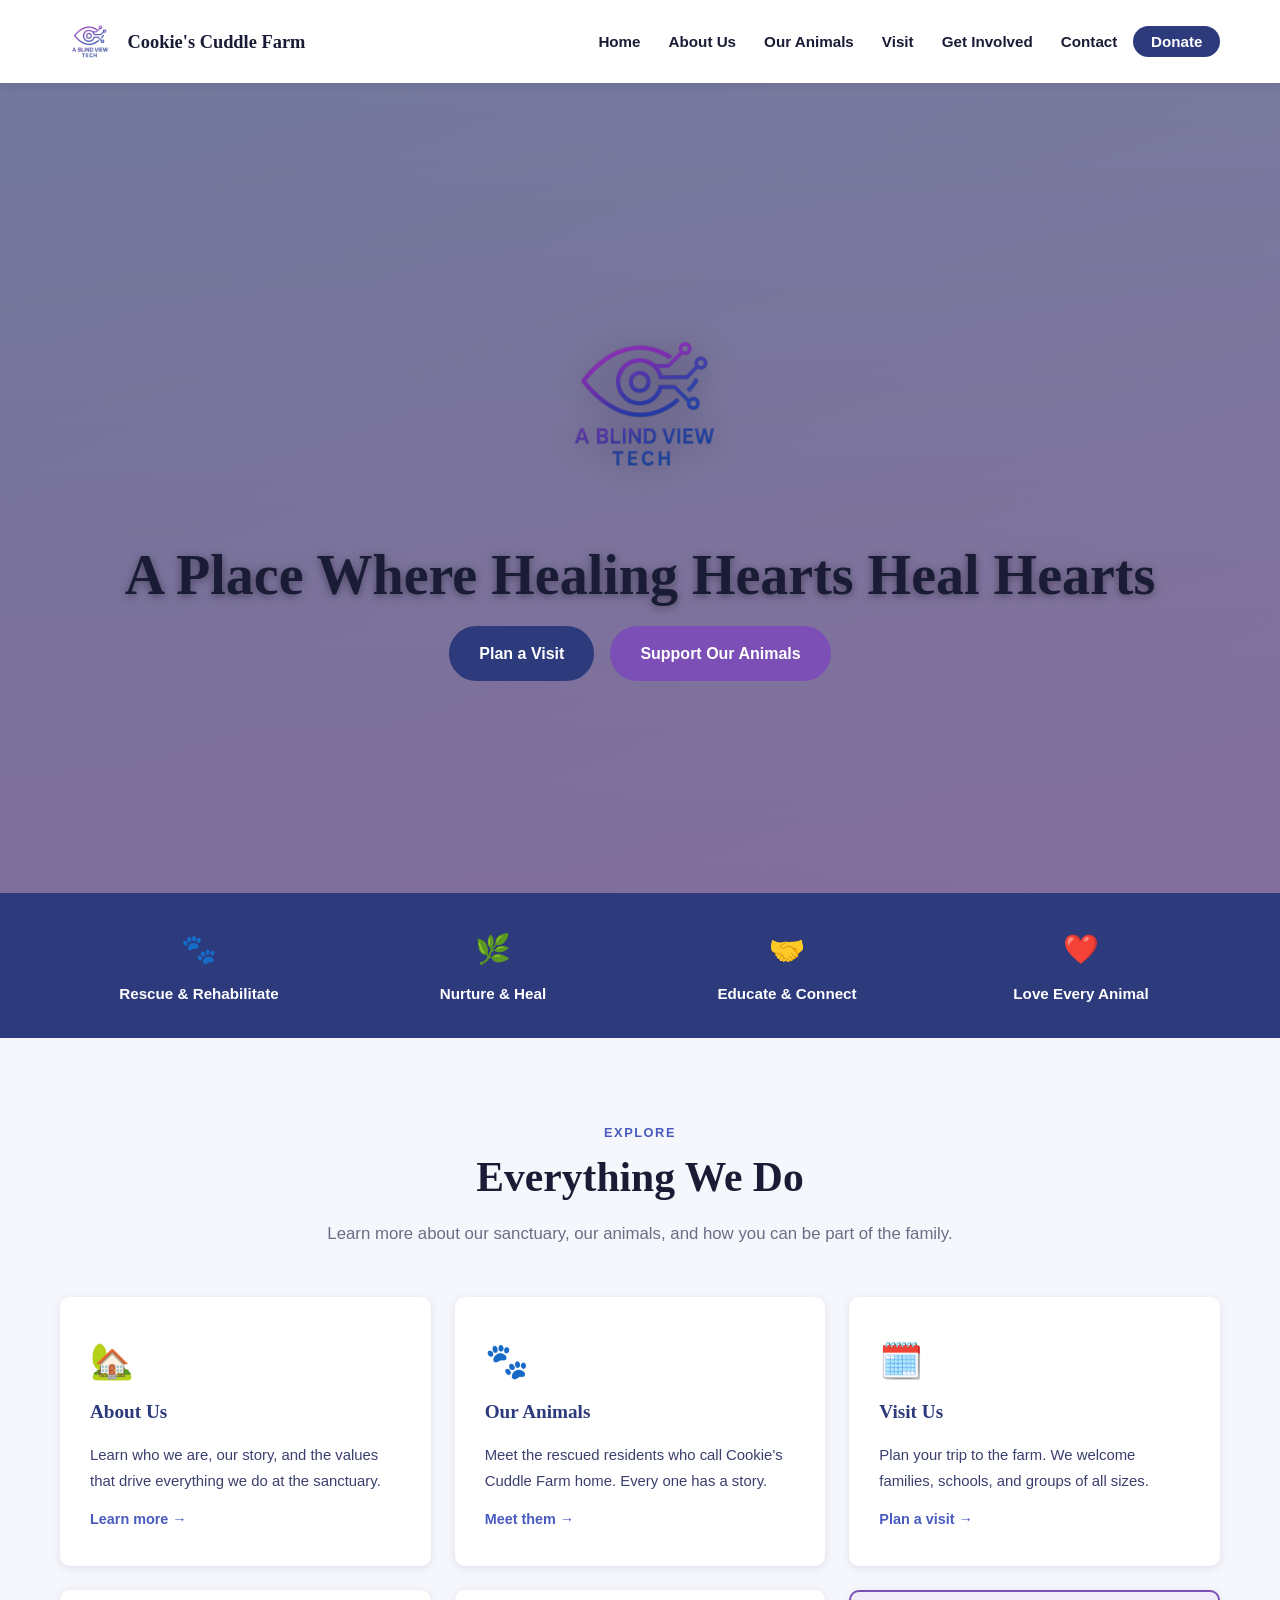
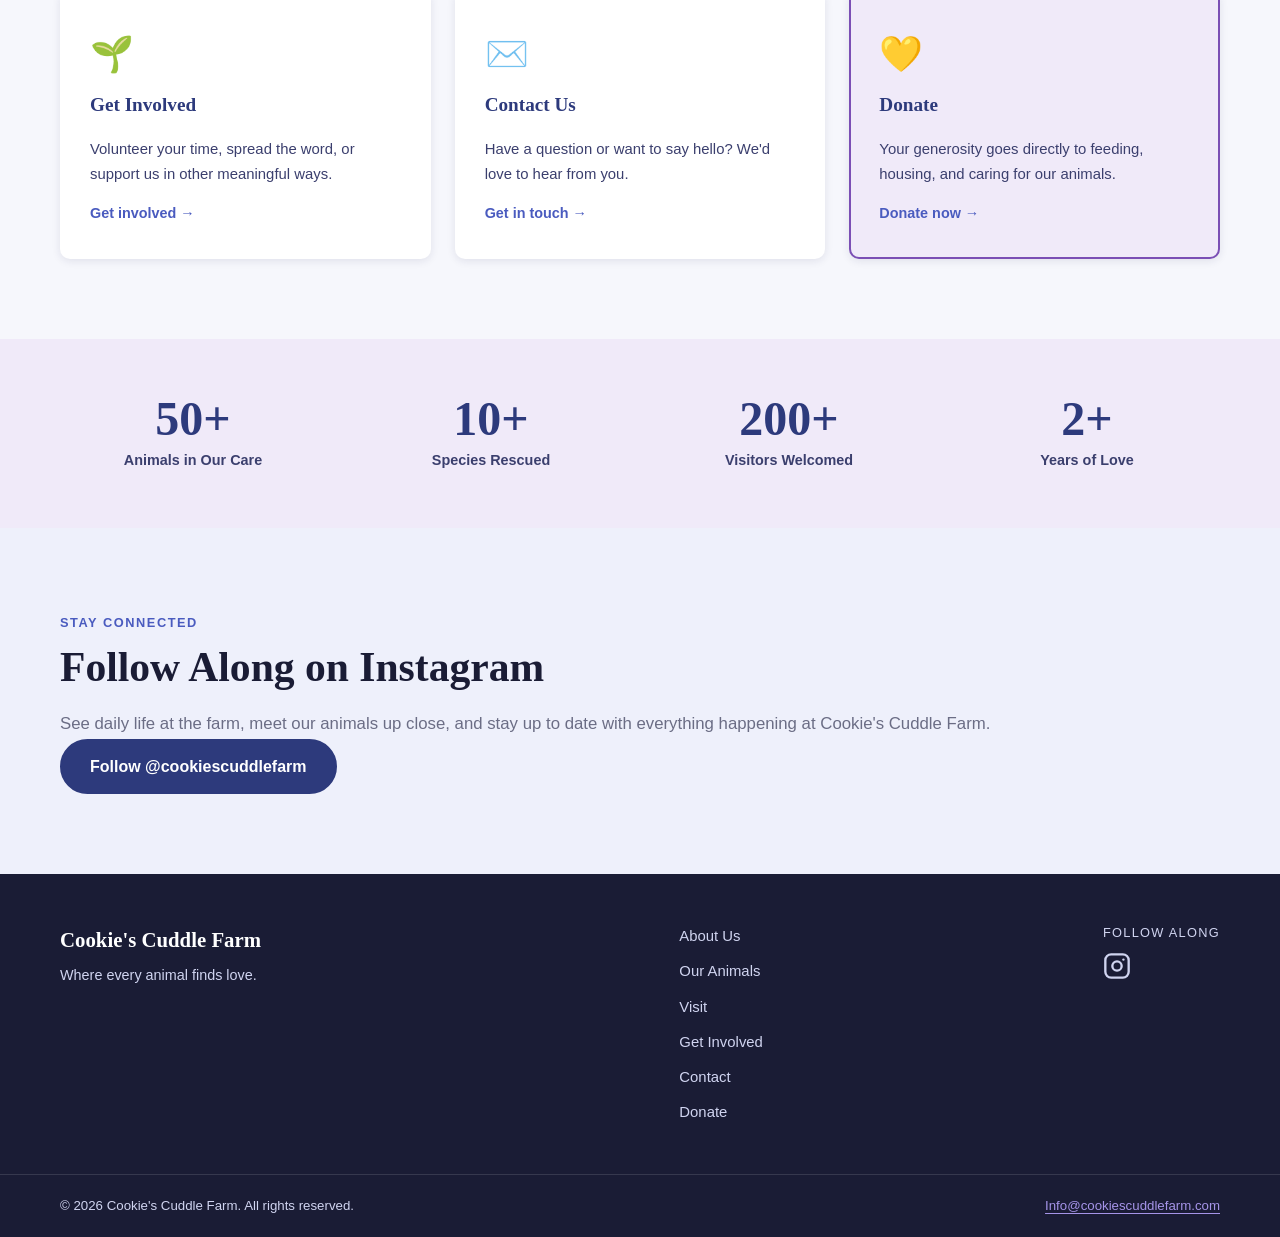
==== index.html @ 79eb9458 "Multi-page edits: new logo, updated headings, stats, contact cleanup" ====
<!DOCTYPE html>
<html lang="en">
<head>
  <meta charset="UTF-8" />
  <meta name="viewport" content="width=device-width, initial-scale=1.0" />
  <meta http-equiv="X-Content-Type-Options" content="nosniff" />
  <meta http-equiv="X-Frame-Options" content="DENY" />
  <meta http-equiv="Content-Security-Policy" content="default-src 'self'; style-src 'self' https://fonts.googleapis.com; font-src 'self' https://fonts.gstatic.com; img-src 'self' data:; script-src 'self'; form-action 'self'; base-uri 'self';" />
  <meta name="description" content="Cookie's Cuddle Farm — a loving home for rescued farm animals. Visit us, volunteer, or donate to help care for our animals." />
  <meta name="robots" content="index, follow" />
  <meta property="og:title" content="Cookie's Cuddle Farm" />
  <meta property="og:description" content="A loving home for rescued farm animals. Visit, volunteer, or donate." />
  <meta property="og:type" content="website" />
  <meta property="og:url" content="https://www.cookiescuddlefarm.com" />
  <meta property="og:image" content="https://www.cookiescuddlefarm.com/images/logo.png" />
  <title>Cookie's Cuddle Farm</title>
  <link rel="preconnect" href="https://fonts.googleapis.com" />
  <link rel="preconnect" href="https://fonts.gstatic.com" crossorigin />
  <link href="https://fonts.googleapis.com/css2?family=Playfair+Display:wght@400;700&family=Nunito:wght@400;600;700&display=swap" rel="stylesheet" />
  <link rel="stylesheet" href="css/styles.css" />
  <link rel="icon" href="images/logo.png" type="image/png" />
</head>
<body>

  <a class="skip-link" href="#main-content">Skip to main content</a>

  <!-- ===== HEADER ===== -->
  <header class="site-header" role="banner">
    <div class="container header-inner">
      <a href="index.html" class="logo" aria-label="Cookie's Cuddle Farm — home">
        <img src="images/logo.png" alt="Cookie's Cuddle Farm logo — a donkey and a woman sharing a tender moment inside a red heart" width="60" height="60" />
        <span class="logo-text">Cookie's Cuddle Farm</span>
      </a>
      <button class="nav-toggle" id="navToggle" aria-controls="primary-nav" aria-expanded="false" aria-label="Open navigation menu">
        <span class="hamburger" aria-hidden="true"></span>
      </button>
      <nav id="primary-nav" class="primary-nav" aria-label="Primary navigation">
        <ul role="list">
          <li><a href="index.html" aria-current="page">Home</a></li>
          <li><a href="about.html">About Us</a></li>
          <li><a href="animals.html">Our Animals</a></li>
          <li><a href="visit.html">Visit</a></li>
          <li><a href="get-involved.html">Get Involved</a></li>
          <li><a href="contact.html">Contact</a></li>
          <li><a href="donate.html" class="nav-cta">Donate</a></li>
        </ul>
      </nav>
    </div>
  </header>

  <main id="main-content">

    <!-- ===== HERO ===== -->
    <section class="hero" aria-label="Welcome to Cookie's Cuddle Farm">
      <div class="hero-overlay" aria-hidden="true"></div>
      <div class="container hero-content">
        <img src="images/logo.png" alt="Cookie's Cuddle Farm — a donkey and a woman sharing a tender moment inside a red heart" class="hero-logo" width="220" height="220" />
        <h1 style="font-family: var(--font-body); font-weight: 700;">A Place Where Healing Hearts Heal Hearts</h1>
        <div class="hero-actions">
          <a href="visit.html" class="btn btn-primary">Plan a Visit</a>
          <a href="donate.html" class="btn btn-secondary">Support Our Animals</a>
        </div>
      </div>
    </section>

    <!-- ===== MISSION BANNER ===== -->
    <section class="mission-banner" aria-label="Our mission">
      <div class="container mission-grid">
        <div class="mission-item"><span class="mission-icon" aria-hidden="true">🐾</span><p>Rescue &amp; Rehabilitate</p></div>
        <div class="mission-item"><span class="mission-icon" aria-hidden="true">🌿</span><p>Nurture &amp; Heal</p></div>
        <div class="mission-item"><span class="mission-icon" aria-hidden="true">🤝</span><p>Educate &amp; Connect</p></div>
        <div class="mission-item"><span class="mission-icon" aria-hidden="true">❤️</span><p>Love Every Animal</p></div>
      </div>
    </section>

    <!-- ===== PAGE TEASERS ===== -->
    <section class="section" aria-labelledby="explore-heading">
      <div class="container">
        <div class="section-header">
          <span class="section-label">Explore</span>
          <h2 id="explore-heading">Everything We Do</h2>
          <p class="section-intro">Learn more about our sanctuary, our animals, and how you can be part of the family.</p>
        </div>

        <div class="teaser-grid">

          <a href="about.html" class="teaser-card">
            <div class="teaser-icon" aria-hidden="true">🏡</div>
            <h3>About Us</h3>
            <p>Learn who we are, our story, and the values that drive everything we do at the sanctuary.</p>
            <span class="teaser-link" aria-hidden="true">Learn more →</span>
          </a>

          <a href="animals.html" class="teaser-card">
            <div class="teaser-icon" aria-hidden="true">🐾</div>
            <h3>Our Animals</h3>
            <p>Meet the rescued residents who call Cookie's Cuddle Farm home. Every one has a story.</p>
            <span class="teaser-link" aria-hidden="true">Meet them →</span>
          </a>

          <a href="visit.html" class="teaser-card">
            <div class="teaser-icon" aria-hidden="true">🗓️</div>
            <h3>Visit Us</h3>
            <p>Plan your trip to the farm. We welcome families, schools, and groups of all sizes.</p>
            <span class="teaser-link" aria-hidden="true">Plan a visit →</span>
          </a>

          <a href="get-involved.html" class="teaser-card">
            <div class="teaser-icon" aria-hidden="true">🌱</div>
            <h3>Get Involved</h3>
            <p>Volunteer your time, spread the word, or support us in other meaningful ways.</p>
            <span class="teaser-link" aria-hidden="true">Get involved →</span>
          </a>

          <a href="contact.html" class="teaser-card">
            <div class="teaser-icon" aria-hidden="true">✉️</div>
            <h3>Contact Us</h3>
            <p>Have a question or want to say hello? We'd love to hear from you.</p>
            <span class="teaser-link" aria-hidden="true">Get in touch →</span>
          </a>

          <a href="donate.html" class="teaser-card teaser-card--highlight">
            <div class="teaser-icon" aria-hidden="true">💛</div>
            <h3>Donate</h3>
            <p>Your generosity goes directly to feeding, housing, and caring for our animals.</p>
            <span class="teaser-link" aria-hidden="true">Donate now →</span>
          </a>

        </div>
      </div>
    </section>

    <!-- ===== STATS ===== -->
    <section class="stats-band" aria-label="Our impact">
      <div class="container stats-grid">
        <div class="stat"><span class="stat-number" aria-label="Animals in our care">50+</span><span class="stat-label">Animals in Our Care</span></div>
        <div class="stat"><span class="stat-number" aria-label="Species rescued">10+</span><span class="stat-label">Species Rescued</span></div>
        <div class="stat"><span class="stat-number" aria-label="Visitors welcomed">200+</span><span class="stat-label">Visitors Welcomed</span></div>
        <div class="stat"><span class="stat-number" aria-label="Years of love">2+</span><span class="stat-label">Years of Love</span></div>
      </div>
    </section>

    <!-- ===== INSTAGRAM TEASER ===== -->
    <section class="section bg-light" aria-label="Follow us on Instagram">
      <div class="container" style="text-align:center; max-width:600px;">
        <span class="section-label">Stay Connected</span>
        <h2>Follow Along on Instagram</h2>
        <p class="section-intro" style="margin-bottom:1.5rem;">See daily life at the farm, meet our animals up close, and stay up to date with everything happening at Cookie's Cuddle Farm.</p>
        <a href="https://www.instagram.com/cookiescuddlefarm" target="_blank" rel="noopener noreferrer" class="btn btn-primary" aria-label="Follow @cookiescuddlefarm on Instagram (opens in new tab)">Follow @cookiescuddlefarm</a>
      </div>
    </section>

  </main>

  <!-- ===== FOOTER ===== -->
  <footer class="site-footer" role="contentinfo">
    <div class="container footer-inner">
      <div class="footer-brand">
        <p class="footer-logo">Cookie's Cuddle Farm</p>
        <p class="footer-tagline">Where every animal finds love.</p>
      </div>
      <nav class="footer-nav" aria-label="Footer navigation">
        <ul role="list">
          <li><a href="about.html">About Us</a></li>
          <li><a href="animals.html">Our Animals</a></li>
          <li><a href="visit.html">Visit</a></li>
          <li><a href="get-involved.html">Get Involved</a></li>
          <li><a href="contact.html">Contact</a></li>
          <li><a href="donate.html">Donate</a></li>
        </ul>
      </nav>
      <div class="footer-social">
        <p>Follow Along</p>
        <a href="https://www.instagram.com/cookiescuddlefarm" target="_blank" rel="noopener noreferrer" aria-label="Follow Cookie's Cuddle Farm on Instagram (opens in new tab)" class="social-link">
          <svg xmlns="http://www.w3.org/2000/svg" width="28" height="28" viewBox="0 0 24 24" fill="none" stroke="currentColor" stroke-width="2" stroke-linecap="round" stroke-linejoin="round" aria-hidden="true" focusable="false">
            <rect x="2" y="2" width="20" height="20" rx="5" ry="5"/><circle cx="12" cy="12" r="4"/><circle cx="17.5" cy="6.5" r="1" fill="currentColor" stroke="none"/>
          </svg>
          <span class="sr-only">Instagram</span>
        </a>
      </div>
    </div>
    <div class="footer-bottom">
      <div class="container">
        <p>&copy; <span id="year"></span> Cookie's Cuddle Farm. All rights reserved.</p>
        <p><a href="mailto:Info@cookiescuddlefarm.com">Info@cookiescuddlefarm.com</a></p>
      </div>
    </div>
  </footer>

  <script src="js/main.js"></script>
</body>
</html>
---- css/styles.css ----
/* =============================================
   Cookie's Cuddle Farm & Rescue
   Stylesheet — WCAG 2.1 AA compliant
   ============================================= */

/* ── Reset & base ── */
*, *::before, *::after {
  box-sizing: border-box;
  margin: 0;
  padding: 0;
}

/* ── Light mode (default) ── */
:root {
  --blue-dark:    #2d3a7c;
  --blue:         #4a5bbf;
  --blue-light:   #eef0fb;
  --purple:       #7b4fb5;
  --purple-light: #f0eaf9;
  --error:        #5c3494;

  --bg-page:      #f6f7fc;
  --bg-card:      #ffffff;
  --bg-tint:      #eef0fb;
  --bg-tint-alt:  #f0eaf9;

  --text-dark:    #1a1c35;
  --text-mid:     #3b3f6e;
  --text-muted:   #6b6d85;
  --border:       #e2e4f0;

  --header-bg:    #ffffff;
  --footer-bg:    #1a1c35;
  --footer-text:  #d0d4f0;
  --footer-link:  #a594e8;

  --btn-primary-bg:   #2d3a7c;
  --btn-primary-text: #ffffff;
  --btn-primary-hover:#4a5bbf;

  --btn-secondary-bg:   #7b4fb5;
  --btn-secondary-text: #ffffff;
  --btn-secondary-hover:#5c3494;

  --shadow-sm:  0 2px 8px rgba(30,30,80,.10);
  --shadow-md:  0 4px 20px rgba(30,30,80,.15);
  --radius:       10px;
  --font-serif:   'Playfair Display', Georgia, serif;
  --font-sans:    'Nunito', 'Segoe UI', sans-serif;
  --transition:   0.25s ease;
  --max-width:    1160px;
}

/* ── Dark mode ── */
@media (prefers-color-scheme: dark) {
  :root {
    --blue-dark:    #8fa3f5;   /* lighter so it pops on dark bg */
    --blue:         #6b80e8;
    --blue-light:   #1e2045;
    --purple:       #b389e8;
    --purple-light: #1f1535;
    --error:        #d4a8ff;

    --bg-page:      #0f1020;
    --bg-card:      #181a38;
    --bg-tint:      #1e2045;
    --bg-tint-alt:  #1f1535;

    --text-dark:    #e8eaff;
    --text-mid:     #b0b8e8;
    --text-muted:   #7b83b0;
    --border:       #2c2f60;

    --header-bg:    #12142a;
    --footer-bg:    #0a0b18;
    --footer-text:  #9098c8;
    --footer-link:  #b389e8;

    --btn-primary-bg:   #5068d8;
    --btn-primary-text: #ffffff;
    --btn-primary-hover:#6b80e8;

    --btn-secondary-bg:   #8b5ec8;
    --btn-secondary-text: #ffffff;
    --btn-secondary-hover:#a374e0;

    --shadow-sm:  0 2px 8px rgba(0,0,0,.35);
    --shadow-md:  0 4px 20px rgba(0,0,0,.50);
  }
}

html {
  scroll-behavior: smooth;
  font-size: 100%;
}

body {
  font-family: var(--font-sans);
  color: var(--text-dark);
  background: var(--bg-page);
  line-height: 1.7;
  -webkit-font-smoothing: antialiased;
}

img {
  max-width: 100%;
  height: auto;
  display: block;
}

a {
  color: var(--blue-dark);
  text-decoration: underline;
  text-underline-offset: 3px;
  transition: color var(--transition);
}

a:hover, a:focus-visible {
  color: var(--purple);
}

/* ── Focus styles — visible for keyboard users ── */
:focus-visible {
  outline: 3px solid var(--purple);
  outline-offset: 3px;
  border-radius: 3px;
}

/* ── Skip link ── */
.skip-link {
  position: absolute;
  top: -100%;
  left: 1rem;
  background: var(--blue-dark);
  color: #ffffff;
  padding: .5rem 1rem;
  border-radius: 0 0 var(--radius) var(--radius);
  font-weight: 700;
  z-index: 1000;
  text-decoration: none;
}

.skip-link:focus {
  top: 0;
}

/* ── Screen-reader only ── */
.sr-only {
  position: absolute;
  width: 1px;
  height: 1px;
  padding: 0;
  margin: -1px;
  overflow: hidden;
  clip: rect(0,0,0,0);
  white-space: nowrap;
  border: 0;
}

/* ── Container ── */
.container {
  width: 92%;
  max-width: var(--max-width);
  margin-inline: auto;
}

/* ── Section spacing ── */
.section {
  padding: 5rem 0;
}

.bg-light {
  background: var(--bg-tint);
}

/* ── Section header block ── */
.section-header {
  text-align: center;
  max-width: 680px;
  margin: 0 auto 3rem;
}

.section-label {
  display: inline-block;
  font-family: var(--font-sans);
  font-size: .8rem;
  font-weight: 700;
  letter-spacing: .12em;
  text-transform: uppercase;
  color: var(--blue);
  margin-bottom: .5rem;
}

h1, h2, h3 {
  font-family: var(--font-serif);
  line-height: 1.25;
  color: var(--text-dark);
}

h1 { font-size: clamp(2.2rem, 5vw, 3.5rem); }
h2 { font-size: clamp(1.8rem, 3.5vw, 2.6rem); margin-bottom: 1rem; }
h3 { font-size: 1.3rem; margin-bottom: .6rem; }

.section-intro {
  color: var(--text-muted);
  font-size: 1.05rem;
  margin-top: .5rem;
}

/* ── Buttons ── */
.btn {
  display: inline-block;
  padding: .75rem 1.75rem;
  border-radius: 50px;
  font-family: var(--font-sans);
  font-size: 1rem;
  font-weight: 700;
  text-decoration: none;
  cursor: pointer;
  border: 2px solid transparent;
  transition: background var(--transition), color var(--transition), border-color var(--transition), transform var(--transition);
  white-space: nowrap;
}

.btn:active { transform: scale(.97); }

.btn-primary {
  background: var(--btn-primary-bg);
  color: var(--btn-primary-text);
  border-color: var(--btn-primary-bg);
}

.btn-primary:hover, .btn-primary:focus-visible {
  background: var(--btn-primary-hover);
  border-color: var(--btn-primary-hover);
  color: var(--btn-primary-text);
}

.btn-secondary {
  background: var(--btn-secondary-bg);
  color: var(--btn-secondary-text);
  border-color: var(--btn-secondary-bg);
}

.btn-secondary:hover, .btn-secondary:focus-visible {
  background: var(--btn-secondary-hover);
  border-color: var(--btn-secondary-hover);
  color: var(--btn-secondary-text);
}

.btn-outline {
  background: transparent;
  color: var(--blue-dark);
  border-color: var(--blue-dark);
}

.btn-outline:hover, .btn-outline:focus-visible {
  background: var(--blue-dark);
  color: #ffffff;
}

/* =============================================
   HEADER / NAV
   ============================================= */
.site-header {
  position: sticky;
  top: 0;
  z-index: 200;
  background: var(--header-bg);
  box-shadow: var(--shadow-sm);
}

.header-inner {
  display: flex;
  align-items: center;
  justify-content: space-between;
  gap: 1rem;
  padding-block: .85rem;
}

.logo {
  display: flex;
  align-items: center;
  gap: .6rem;
  text-decoration: none;
  color: var(--text-dark);
}

.logo img {
  width: 58px;
  height: 56px;
  border-radius: 0;
  object-fit: contain;
}

.logo-text {
  font-family: var(--font-serif);
  font-size: 1.15rem;
  font-weight: 700;
  line-height: 1.2;
}

.logo-sub {
  display: block;
  font-size: .85rem;
  font-weight: 400;
  color: var(--blue);
}

.primary-nav ul {
  display: flex;
  align-items: center;
  gap: .25rem;
  list-style: none;
}

.primary-nav a {
  padding: .4rem .75rem;
  border-radius: 50px;
  font-weight: 600;
  font-size: .95rem;
  text-decoration: none;
  color: var(--text-dark);
  transition: background var(--transition), color var(--transition);
}

.primary-nav a:hover,
.primary-nav a:focus-visible {
  background: var(--bg-tint);
  color: var(--blue-dark);
}

.primary-nav .nav-cta {
  background: var(--btn-primary-bg);
  color: var(--btn-primary-text);
  padding: .45rem 1.1rem;
}

.primary-nav .nav-cta:hover,
.primary-nav .nav-cta:focus-visible {
  background: var(--btn-primary-hover);
  color: var(--btn-primary-text);
}

/* Hamburger button */
.nav-toggle {
  display: none;
  background: none;
  border: none;
  cursor: pointer;
  padding: .5rem;
  border-radius: var(--radius);
  color: var(--text-dark);
}

.hamburger,
.hamburger::before,
.hamburger::after {
  display: block;
  width: 26px;
  height: 2px;
  background: currentColor;
  border-radius: 2px;
  transition: transform var(--transition), opacity var(--transition);
}

.hamburger { position: relative; }

.hamburger::before,
.hamburger::after {
  content: '';
  position: absolute;
  left: 0;
}

.hamburger::before { top: -8px; }
.hamburger::after  { top:  8px; }

/* Open state */
.nav-toggle[aria-expanded="true"] .hamburger { background: transparent; }
.nav-toggle[aria-expanded="true"] .hamburger::before { transform: rotate(45deg) translate(5.5px, 5.5px); }
.nav-toggle[aria-expanded="true"] .hamburger::after  { transform: rotate(-45deg) translate(5.5px, -5.5px); }

/* =============================================
   HERO
   ============================================= */
.hero {
  position: relative;
  min-height: 90vh;
  display: flex;
  align-items: center;
  background:
    linear-gradient(rgba(20,25,70,.45), rgba(40,15,70,.50)),
    url('../images/hero.jpg') center/cover no-repeat;
  color: var(--white);
  text-align: center;
}

.hero-overlay {
  position: absolute;
  inset: 0;
  background: linear-gradient(160deg, rgba(45,58,124,.30) 0%, rgba(90,30,140,.20) 100%);
  pointer-events: none;
}

.hero-content {
  position: relative;
  z-index: 1;
  padding-block: 4rem;
}

.hero-logo {
  width: 220px;
  height: 220px;
  object-fit: contain;
  margin: 0 auto 1.5rem;
  filter: drop-shadow(0 4px 16px rgba(0,0,0,.35));
}

.hero h1 {
  color: var(--white);
  text-shadow: 0 2px 8px rgba(0,0,0,.4);
  margin-bottom: 1rem;
}

.hero-tagline {
  font-size: clamp(1rem, 2.2vw, 1.25rem);
  max-width: 680px;
  margin: 0 auto 2rem;
  opacity: .93;
}

.hero-actions {
  display: flex;
  gap: 1rem;
  justify-content: center;
  flex-wrap: wrap;
}

/* =============================================
   MISSION BANNER
   ============================================= */
.mission-banner {
  background: var(--blue-dark);
  color: #ffffff;
  padding: 2rem 0;
}

.mission-grid {
  display: grid;
  grid-template-columns: repeat(4, 1fr);
  gap: 1rem;
  text-align: center;
}

.mission-item {
  display: flex;
  flex-direction: column;
  align-items: center;
  gap: .4rem;
  font-weight: 600;
  font-size: .95rem;
}

.mission-icon { font-size: 1.8rem; }

/* =============================================
   ABOUT
   ============================================= */
.about-grid {
  display: grid;
  grid-template-columns: 1fr 1fr;
  gap: 1.5rem;
  align-items: start;
}

.about-image img {
  border-radius: var(--radius);
  box-shadow: var(--shadow-md);
  width: 100%;
  aspect-ratio: 4/3;
  object-fit: cover;
  background: var(--border);
}

.about-text .section-label { margin-bottom: .4rem; font-size: 1.6rem; text-transform: none; letter-spacing: 0; }
.about-text p { color: var(--text-mid); margin-bottom: 1rem; font-size: 1.15rem; }
.about-text { margin-left: -.5in; }

.story-photo-stack {
  display: flex;
  flex-direction: column;
  gap: .75rem;
}

.story-photo-stack img {
  width: 50%;
  border-radius: var(--radius);
  box-shadow: var(--shadow-md);
  object-fit: cover;
  aspect-ratio: 4/3;
}
.about-text .btn { margin-top: .5rem; }

/* =============================================
   ANIMALS
   ============================================= */
.animal-grid {
  display: grid;
  grid-template-columns: repeat(auto-fill, minmax(240px, 1fr));
  gap: 1.75rem;
  margin-bottom: 3rem;
}

.animal-card {
  background: var(--bg-card);
  border-radius: var(--radius);
  box-shadow: var(--shadow-sm);
  overflow: hidden;
  transition: transform var(--transition), box-shadow var(--transition);
}

.animal-card:hover {
  transform: translateY(-4px);
  box-shadow: var(--shadow-md);
}

.animal-img-wrap {
  aspect-ratio: 4/3;
  overflow: hidden;
  background: var(--border);
}

.animal-img-wrap img {
  width: 100%;
  height: 100%;
  object-fit: cover;
  transition: transform .4s ease;
}

.animal-card:hover .animal-img-wrap img {
  transform: scale(1.04);
}

.animal-card-body {
  padding: 1.25rem 1.25rem 1.5rem;
}

.animal-card-body h3 { color: var(--blue-dark); }
.animal-card-body p  { font-size: .93rem; color: var(--text-mid); }

/* Instagram teaser */
.instagram-teaser {
  text-align: center;
  padding: 2rem;
  background: var(--bg-tint-alt);
  border-radius: var(--radius);
  display: flex;
  flex-wrap: wrap;
  gap: 1rem;
  align-items: center;
  justify-content: center;
}

.instagram-teaser p {
  font-weight: 600;
  font-size: 1.05rem;
  color: var(--text-mid);
}

/* =============================================
   VISIT
   ============================================= */
.visit-grid {
  display: grid;
  grid-template-columns: 1fr 1fr;
  gap: 4rem;
  align-items: center;
}

.visit-text .section-label { margin-bottom: .4rem; }
.visit-text p { color: var(--text-mid); margin-bottom: 1.25rem; }

.visit-details {
  list-style: none;
  margin-bottom: 1.5rem;
  display: flex;
  flex-direction: column;
  gap: .75rem;
}

.visit-details li {
  display: grid;
  grid-template-columns: 110px 1fr;
  gap: .5rem;
  font-size: .95rem;
  color: var(--text-mid);
}

.visit-details strong { color: var(--text-dark); }

.visit-image img {
  border-radius: var(--radius);
  box-shadow: var(--shadow-md);
  width: 100%;
  object-fit: contain;
  background: var(--border);
}

/* =============================================
   STATS BAND
   ============================================= */
.stats-band {
  background: var(--bg-tint-alt);
  padding: 3.5rem 0;
}

.stats-grid {
  display: grid;
  grid-template-columns: repeat(4, 1fr);
  gap: 2rem;
  text-align: center;
}

.stat {
  display: flex;
  flex-direction: column;
  align-items: center;
  gap: .3rem;
}

.stat-number {
  font-family: var(--font-serif);
  font-size: clamp(2rem, 4vw, 3rem);
  font-weight: 700;
  color: var(--blue-dark);
  line-height: 1;
}

.stat-label {
  font-size: .9rem;
  font-weight: 600;
  color: var(--text-mid);
}

/* =============================================
   GET INVOLVED
   ============================================= */
.involved-grid {
  display: grid;
  grid-template-columns: repeat(3, 1fr);
  gap: 2rem;
}

.involved-card {
  background: var(--bg-card);
  border-radius: var(--radius);
  padding: 2rem 1.75rem;
  text-align: center;
  box-shadow: var(--shadow-sm);
  display: flex;
  flex-direction: column;
  gap: .75rem;
  transition: transform var(--transition), box-shadow var(--transition);
}

.involved-card:hover {
  transform: translateY(-4px);
  box-shadow: var(--shadow-md);
}

.involved-icon { font-size: 2.5rem; }

.involved-card h3 { color: var(--blue-dark); }
.involved-card p  { color: var(--text-mid); font-size: .95rem; flex: 1; }
.involved-card .btn { align-self: center; margin-top: auto; }

/* =============================================
   CONTACT
   ============================================= */
.contact-grid {
  display: grid;
  grid-template-columns: 1fr 1.4fr;
  gap: 4rem;
  align-items: start;
}

.contact-info .section-label { margin-bottom: .4rem; }
.contact-info p { color: var(--text-mid); margin-bottom: 1.25rem; }

.contact-details {
  list-style: none;
  display: flex;
  flex-direction: column;
  gap: .75rem;
}

.contact-details li {
  display: flex;
  flex-direction: column;
  font-size: .95rem;
}

.contact-details strong { color: var(--text-dark); font-size: .8rem; text-transform: uppercase; letter-spacing: .07em; }
.contact-details a { color: var(--blue-dark); font-weight: 600; }

/* Form */
.contact-form-wrap {
  background: var(--bg-card);
  border-radius: var(--radius);
  padding: 2.5rem;
  box-shadow: var(--shadow-sm);
}

.form-group {
  display: flex;
  flex-direction: column;
  gap: .35rem;
  margin-bottom: 1.25rem;
}

.form-group label {
  font-weight: 700;
  font-size: .9rem;
  color: var(--text-dark);
}

.form-group input,
.form-group select,
.form-group textarea {
  border: 2px solid var(--border);
  border-radius: 6px;
  padding: .6rem .85rem;
  font-family: var(--font-sans);
  font-size: 1rem;
  color: var(--text-dark);
  background: var(--bg-page);
  transition: border-color var(--transition);
  width: 100%;
}

.form-group input:focus,
.form-group select:focus,
.form-group textarea:focus {
  outline: none;
  border-color: var(--blue);
  box-shadow: 0 0 0 3px rgba(74,91,191,.2);
}

.form-group input[aria-invalid="true"],
.form-group textarea[aria-invalid="true"] {
  border-color: var(--error);
}

.field-error {
  font-size: .83rem;
  color: var(--error);
  font-weight: 600;
  min-height: 1rem;
}

/* Honeypot — visually hidden but not sr-only so bots see it */
.hp-field {
  position: absolute;
  left: -9999px;
  top: -9999px;
  opacity: 0;
  pointer-events: none;
}

.form-success {
  margin-top: 1rem;
  padding: .75rem 1rem;
  background: var(--bg-tint);
  color: var(--blue-dark);
  border-radius: 6px;
  font-weight: 600;
}

.contact-form .btn { width: 100%; justify-content: center; }

/* =============================================
   FOOTER
   ============================================= */
.site-footer {
  background: var(--footer-bg);
  color: var(--footer-text);
}

.footer-inner {
  display: grid;
  grid-template-columns: 1.5fr 1fr auto;
  gap: 2rem;
  align-items: start;
  padding-block: 3rem;
}

.footer-logo {
  font-family: var(--font-serif);
  font-size: 1.3rem;
  font-weight: 700;
  color: #ffffff;
}

.footer-logo span { color: var(--footer-link); }

.footer-tagline {
  color: var(--footer-text);
  font-size: .9rem;
  margin-top: .35rem;
}

.footer-nav ul {
  list-style: none;
  display: flex;
  flex-direction: column;
  gap: .5rem;
}

.footer-nav a {
  color: var(--footer-text);
  text-decoration: none;
  font-size: .93rem;
  transition: color var(--transition);
}

.footer-nav a:hover, .footer-nav a:focus-visible {
  color: var(--footer-link);
}

.footer-social p {
  font-size: .8rem;
  text-transform: uppercase;
  letter-spacing: .1em;
  color: var(--footer-text);
  margin-bottom: .5rem;
}

.social-link {
  display: inline-flex;
  align-items: center;
  color: var(--footer-text);
  transition: color var(--transition);
}

.social-link:hover, .social-link:focus-visible {
  color: var(--footer-link);
}

.footer-bottom {
  border-top: 1px solid rgba(255,255,255,.12);
  padding-block: 1.25rem;
}

.footer-bottom .container {
  display: flex;
  flex-wrap: wrap;
  justify-content: space-between;
  gap: .5rem;
  font-size: .83rem;
  color: var(--footer-text);
}

.footer-bottom a {
  color: var(--footer-link);
}

/* =============================================
   PAGE HERO (inner pages)
   ============================================= */
.page-hero {
  background: var(--blue-dark);
  color: #ffffff;
  padding: 4rem 0 3.5rem;
  text-align: center;
}

.page-hero .section-label {
  color: rgba(255,255,255,.75);
}

.page-hero h1 {
  color: #ffffff;
  font-size: clamp(1.9rem, 4vw, 3rem);
  margin-bottom: .75rem;
}

.page-hero p {
  max-width: 640px;
  margin-inline: auto;
  opacity: .88;
  font-size: 1.05rem;
}

@media (prefers-color-scheme: dark) {
  .page-hero {
    background: #1a1f4a;
  }
  .page-hero .container {
    background: rgba(0,0,0,.45);
    border-radius: 12px;
    padding: 2rem 2.5rem;
    display: inline-block;
    width: 100%;
    box-sizing: border-box;
  }
}

/* =============================================
   TEASER GRID (home page)
   ============================================= */
.teaser-grid {
  display: grid;
  grid-template-columns: repeat(3, 1fr);
  gap: 1.5rem;
}

.teaser-card {
  display: flex;
  flex-direction: column;
  gap: .6rem;
  background: var(--bg-card);
  border-radius: var(--radius);
  padding: 2rem 1.75rem;
  text-decoration: none;
  color: inherit;
  box-shadow: var(--shadow-sm);
  border: 2px solid transparent;
  transition: transform var(--transition), box-shadow var(--transition), border-color var(--transition);
}

.teaser-card:hover,
.teaser-card:focus-visible {
  transform: translateY(-4px);
  box-shadow: var(--shadow-md);
  border-color: var(--blue);
  color: inherit;
}

.teaser-card--highlight {
  background: var(--bg-tint-alt);
  border-color: var(--purple);
}

.teaser-icon {
  font-size: 2.2rem;
}

.teaser-card h3 {
  color: var(--blue-dark);
  font-size: 1.2rem;
}

.teaser-card p {
  color: var(--text-mid);
  font-size: .93rem;
  flex: 1;
}

.teaser-link {
  font-weight: 700;
  color: var(--blue);
  font-size: .9rem;
  margin-top: .25rem;
}

/* =============================================
   VALUES GRID (about page)
   ============================================= */
.values-grid {
  display: grid;
  grid-template-columns: repeat(2, 1fr);
  gap: 1.75rem;
}

.value-card {
  background: var(--bg-card);
  border-radius: var(--radius);
  padding: 1.75rem;
  box-shadow: var(--shadow-sm);
  display: flex;
  flex-direction: column;
  gap: .6rem;
}

.value-card h3 { color: var(--blue-dark); }
.value-card p  { color: var(--text-mid); font-size: .93rem; }

/* =============================================
   CTA BAND (reusable bottom CTA section)
   ============================================= */
.cta-band {
  background: var(--bg-tint);
}

/* =============================================
   DONATE OPTIONS
   ============================================= */
.donate-options {
  display: flex;
  flex-direction: column;
  gap: 1.25rem;
  margin-bottom: 1rem;
}

.donate-option-card {
  display: flex;
  flex-direction: column;
  align-items: center;
  gap: .75rem;
  background: var(--bg-card);
  border-radius: var(--radius);
  padding: 2rem;
  box-shadow: var(--shadow-sm);
  text-decoration: none;
  color: inherit;
  border: 2px solid transparent;
  transition: border-color var(--transition), box-shadow var(--transition);
}

.donate-option-card:hover,
.donate-option-card:focus-visible {
  border-color: var(--purple);
  box-shadow: var(--shadow-md);
  color: inherit;
}

.donate-option-card h3 { color: var(--blue-dark); }
.donate-option-card p  { color: var(--text-mid); font-size: .93rem; }

/* =============================================
   RESPONSIVE
   ============================================= */
@media (max-width: 900px) {
  .about-grid,
  .visit-grid,
  .contact-grid {
    grid-template-columns: 1fr;
    gap: 2.5rem;
  }

  .about-text { margin-left: 0; }
  .about-image { order: 2; }
  .about-text  { order: 1; }
  .story-photo-stack img { width: 85%; }

  .teaser-grid {
    grid-template-columns: repeat(2, 1fr);
  }

  .values-grid {
    grid-template-columns: 1fr;
  }

  .visit-image { order: -1; }

  .mission-grid,
  .stats-grid {
    grid-template-columns: repeat(2, 1fr);
  }

  .involved-grid {
    grid-template-columns: 1fr 1fr;
  }

  .footer-inner {
    grid-template-columns: 1fr 1fr;
  }
}

@media (max-width: 680px) {
  /* Mobile nav */
  .nav-toggle {
    display: flex;
    align-items: center;
    justify-content: center;
    z-index: 210;
  }

  .primary-nav {
    position: fixed;
    inset: 0 0 0 30%;
    background: var(--header-bg);
    padding: 5rem 2rem 2rem;
    box-shadow: -4px 0 30px rgba(0,0,0,.18);
    transform: translateX(100%);
    transition: transform .3s ease;
    z-index: 205;
    overflow-y: auto;
  }

  .primary-nav.is-open {
    transform: translateX(0);
  }

  .primary-nav ul {
    flex-direction: column;
    align-items: flex-start;
    gap: .25rem;
  }

  .primary-nav a {
    font-size: 1.1rem;
    padding: .65rem .75rem;
    width: 100%;
  }

  .primary-nav .nav-cta { margin-top: 1rem; }

  /* Sections */
  .section { padding: 3.5rem 0; }

  .hero { min-height: 80vh; }

  .hero-logo { width: 160px; height: 160px; }

  .mission-grid {
    grid-template-columns: repeat(2, 1fr);
  }

  .stats-grid {
    grid-template-columns: repeat(2, 1fr);
  }

  .teaser-grid {
    grid-template-columns: 1fr;
  }

  .involved-grid {
    grid-template-columns: 1fr;
  }

  .footer-inner {
    grid-template-columns: 1fr;
    gap: 1.75rem;
  }

  .footer-bottom .container {
    flex-direction: column;
    text-align: center;
  }

  .visit-details li {
    grid-template-columns: 1fr;
  }

  .contact-form-wrap {
    padding: 1.5rem;
  }
}

@media (prefers-reduced-motion: reduce) {
  *, *::before, *::after {
    animation-duration: .01ms !important;
    animation-iteration-count: 1 !important;
    transition-duration: .01ms !important;
    scroll-behavior: auto !important;
  }
}
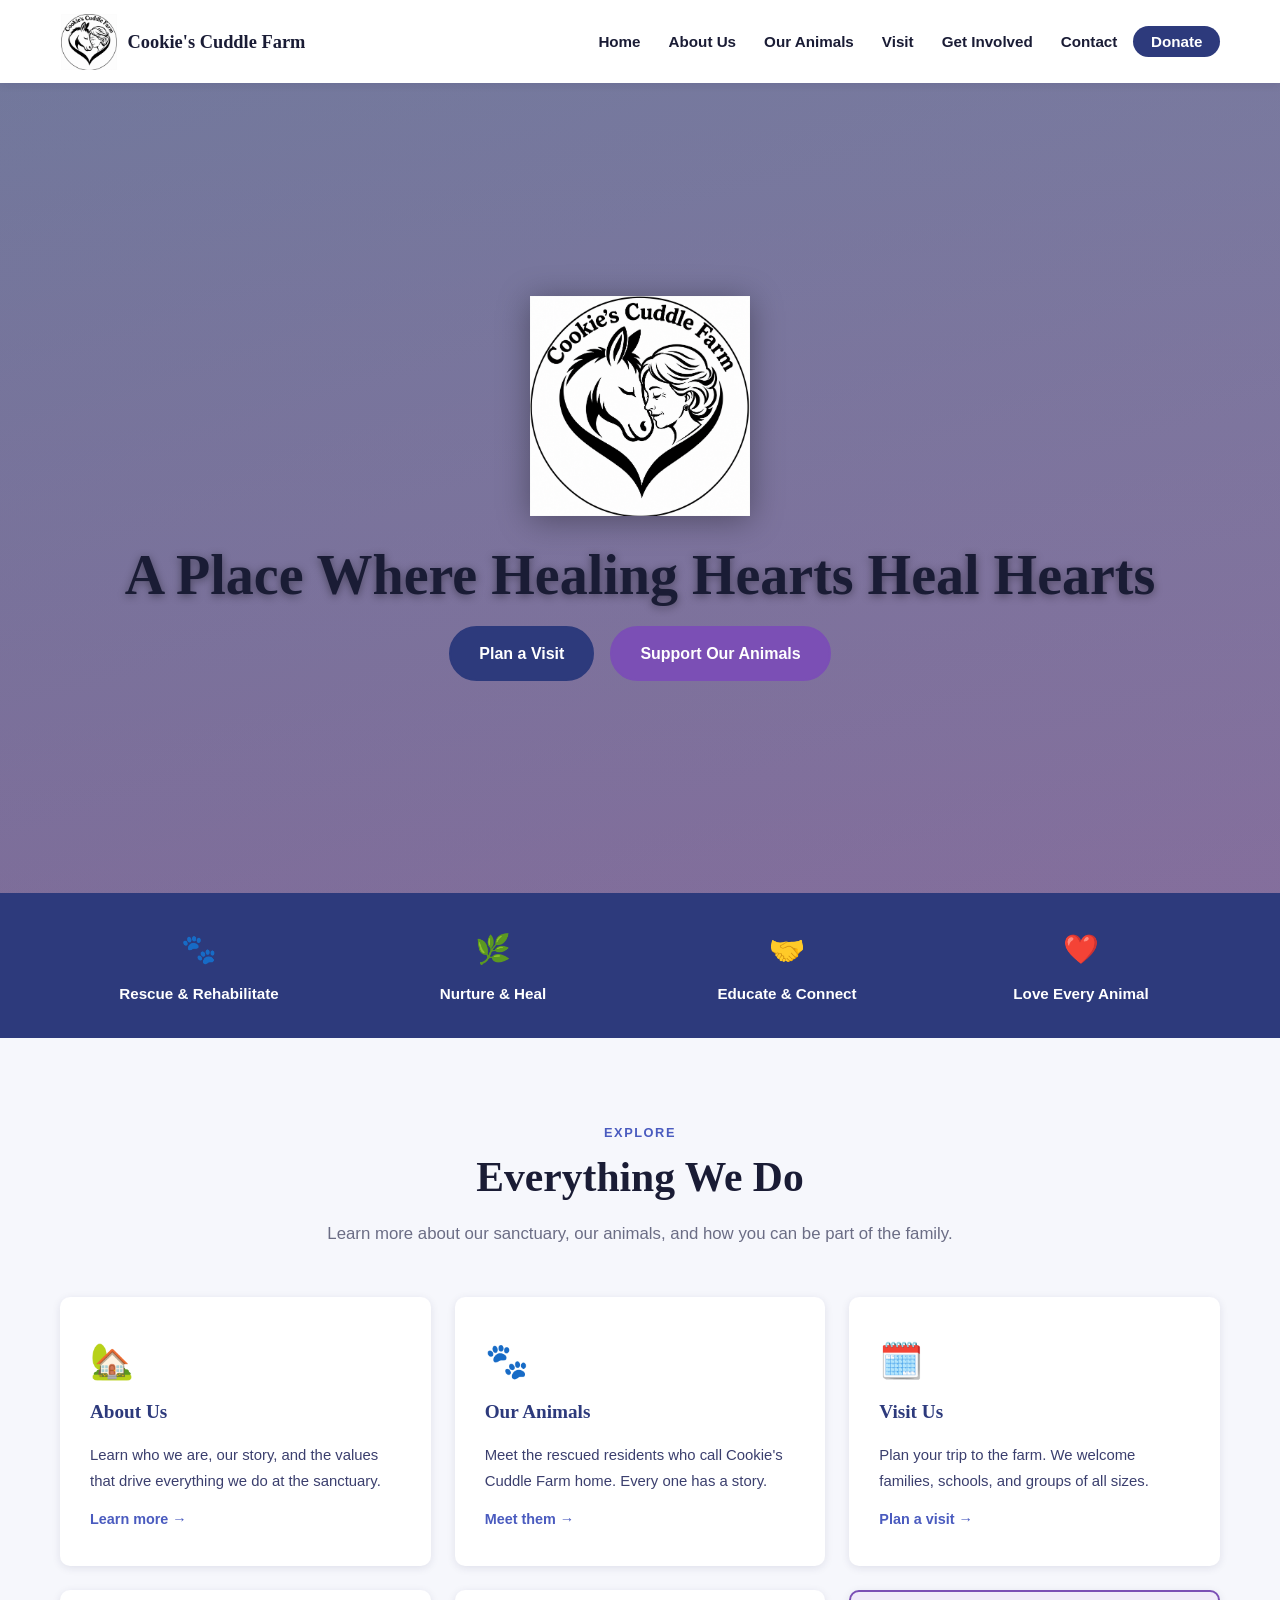
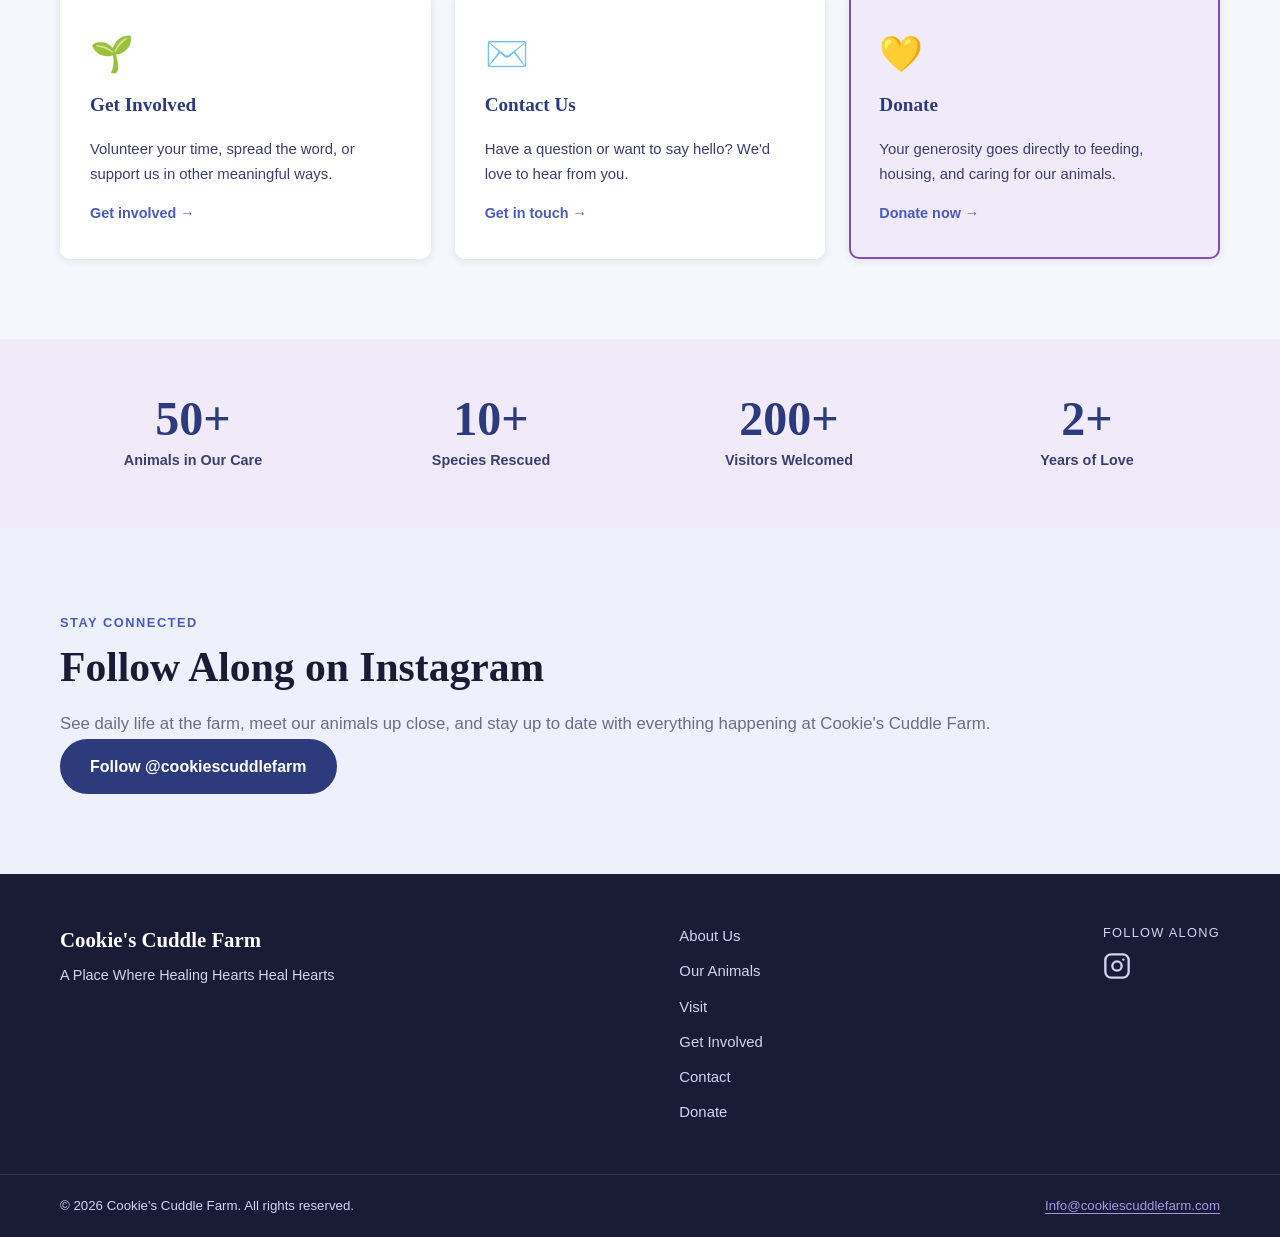
==== commit 02417a1b: "Footer: update tagline to 'A Place Where Healing Hearts Heal Hearts' on all pages" ====
--- a/index.html
+++ b/index.html
@@ -157,7 +157,7 @@
     <div class="container footer-inner">
       <div class="footer-brand">
         <p class="footer-logo">Cookie's Cuddle Farm</p>
-        <p class="footer-tagline">Where every animal finds love.</p>
+        <p class="footer-tagline">A Place Where Healing Hearts Heal Hearts</p>
       </div>
       <nav class="footer-nav" aria-label="Footer navigation">
         <ul role="list">
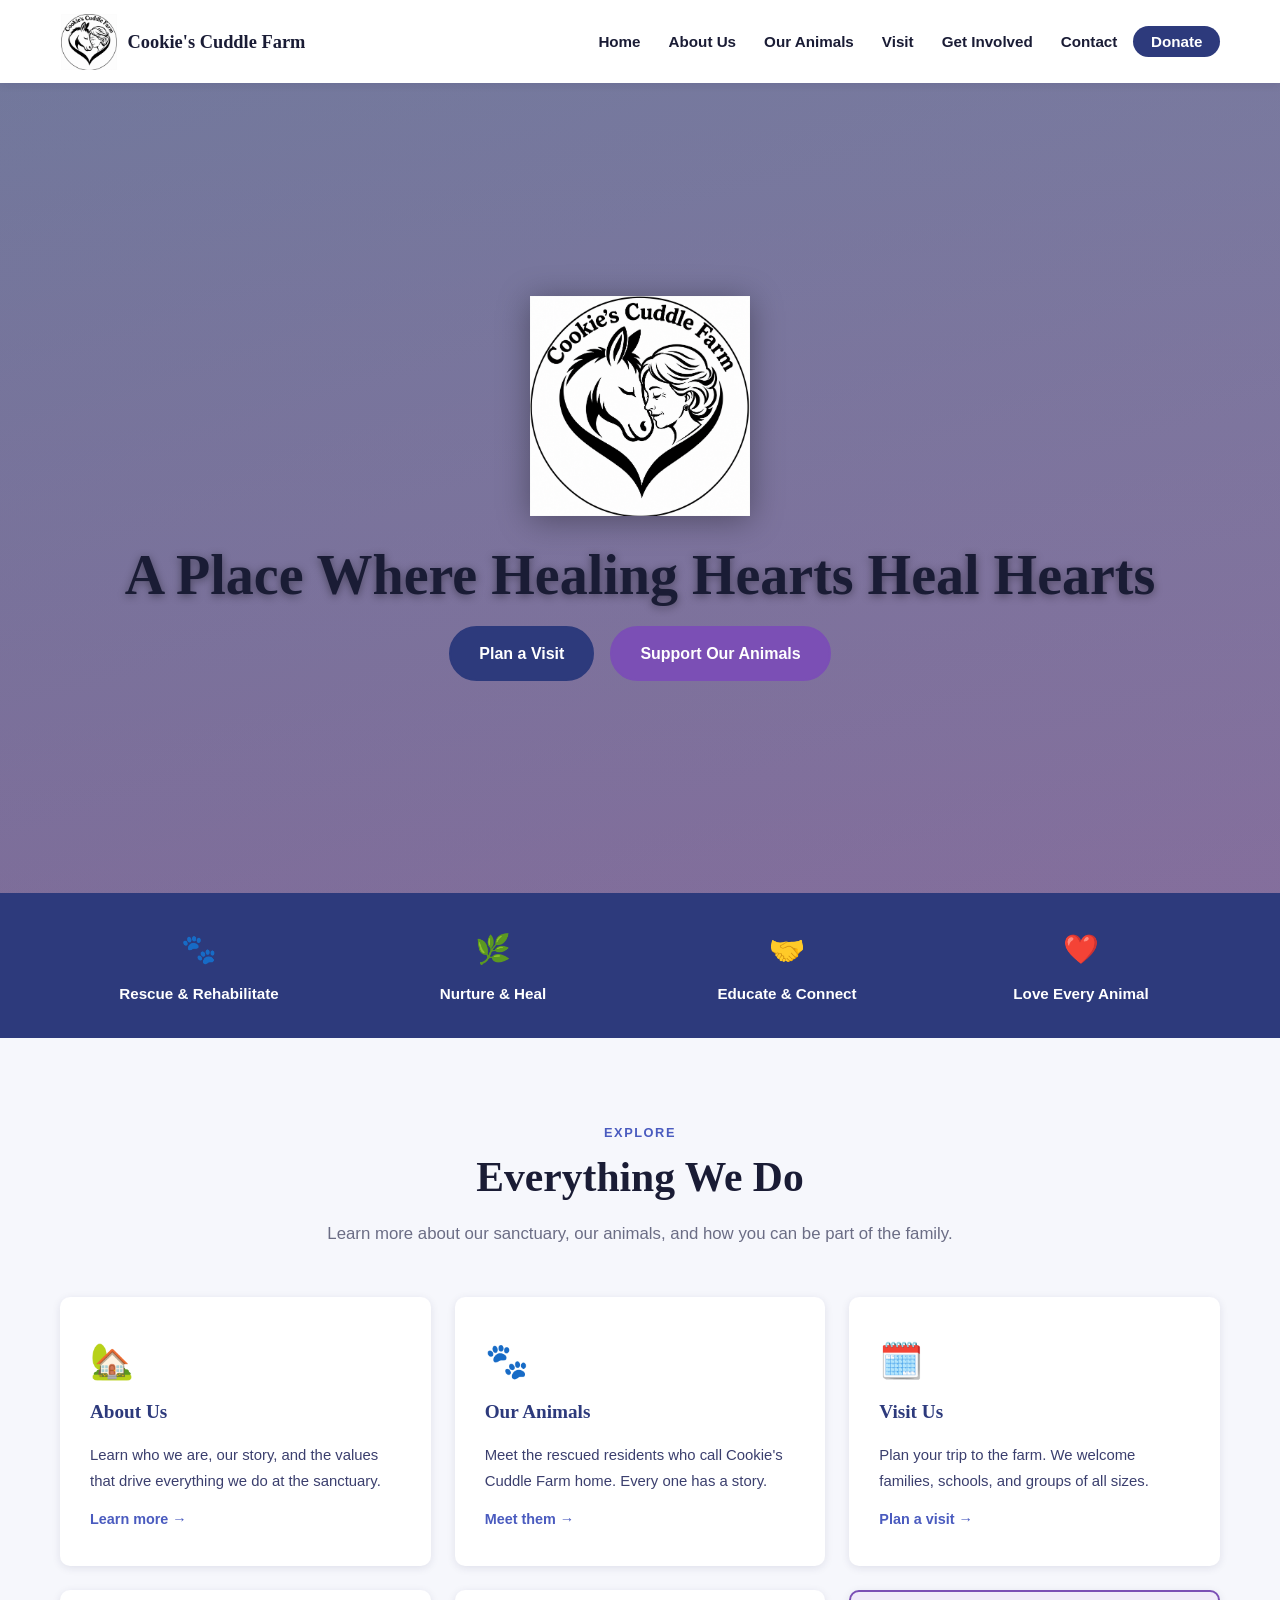
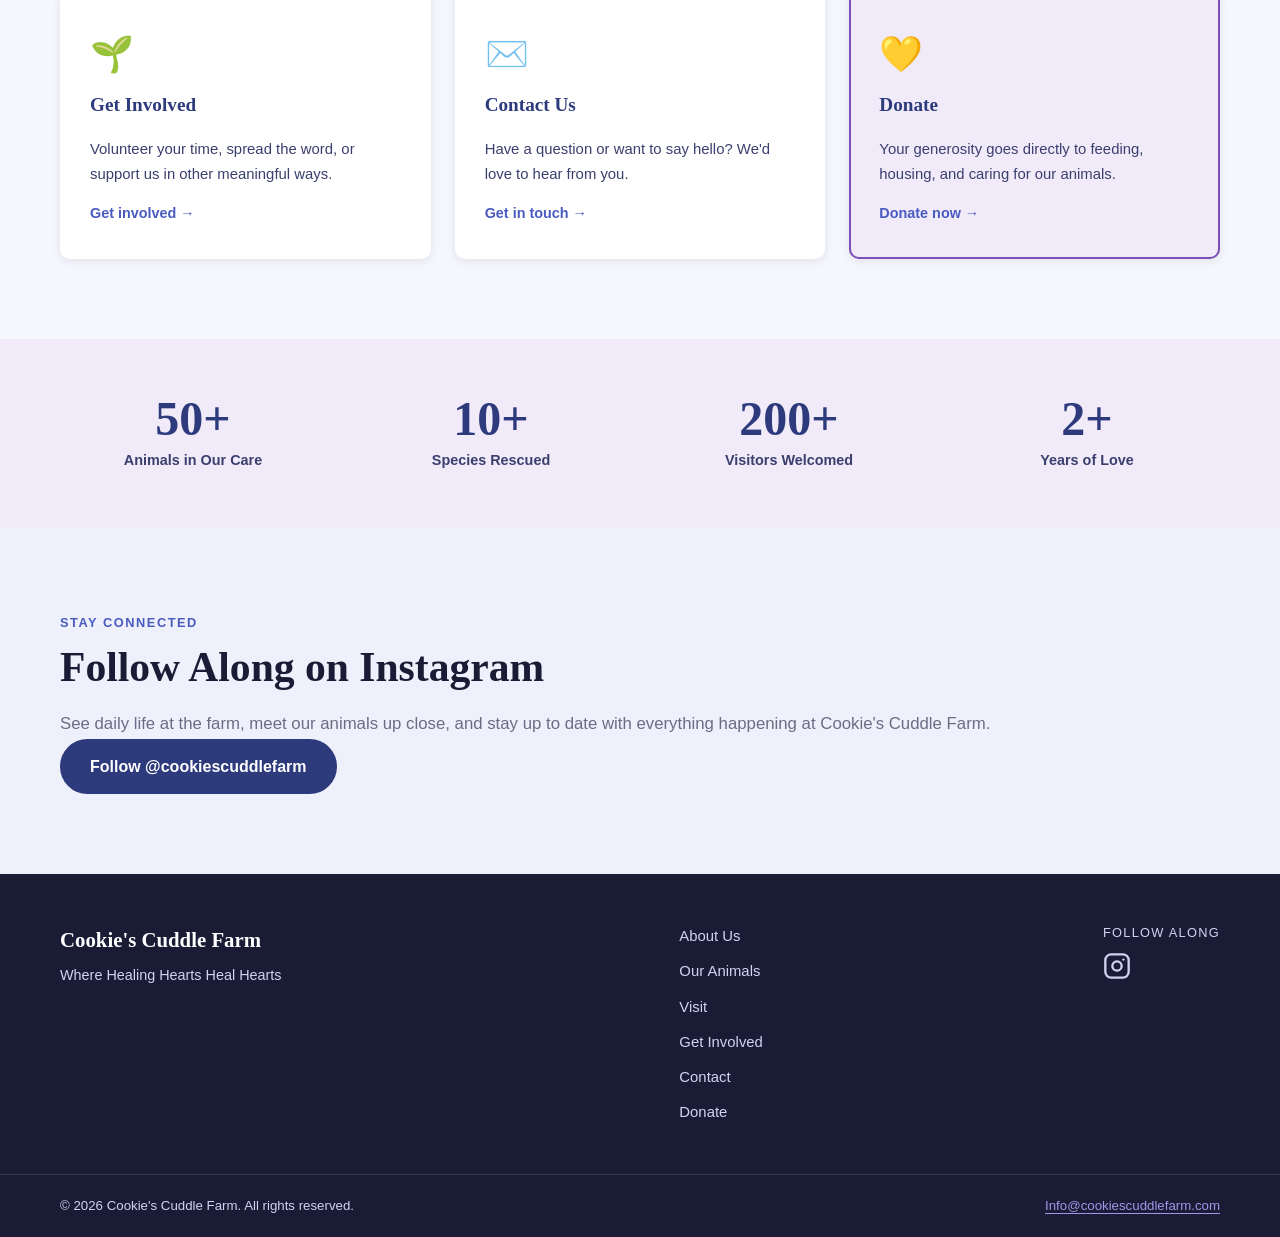
==== commit 3055534b: "Footer: shorten tagline to 'Where Healing Hearts Heal Hearts'" ====
--- a/index.html
+++ b/index.html
@@ -157,7 +157,7 @@
     <div class="container footer-inner">
       <div class="footer-brand">
         <p class="footer-logo">Cookie's Cuddle Farm</p>
-        <p class="footer-tagline">A Place Where Healing Hearts Heal Hearts</p>
+        <p class="footer-tagline">Where Healing Hearts Heal Hearts</p>
       </div>
       <nav class="footer-nav" aria-label="Footer navigation">
         <ul role="list">
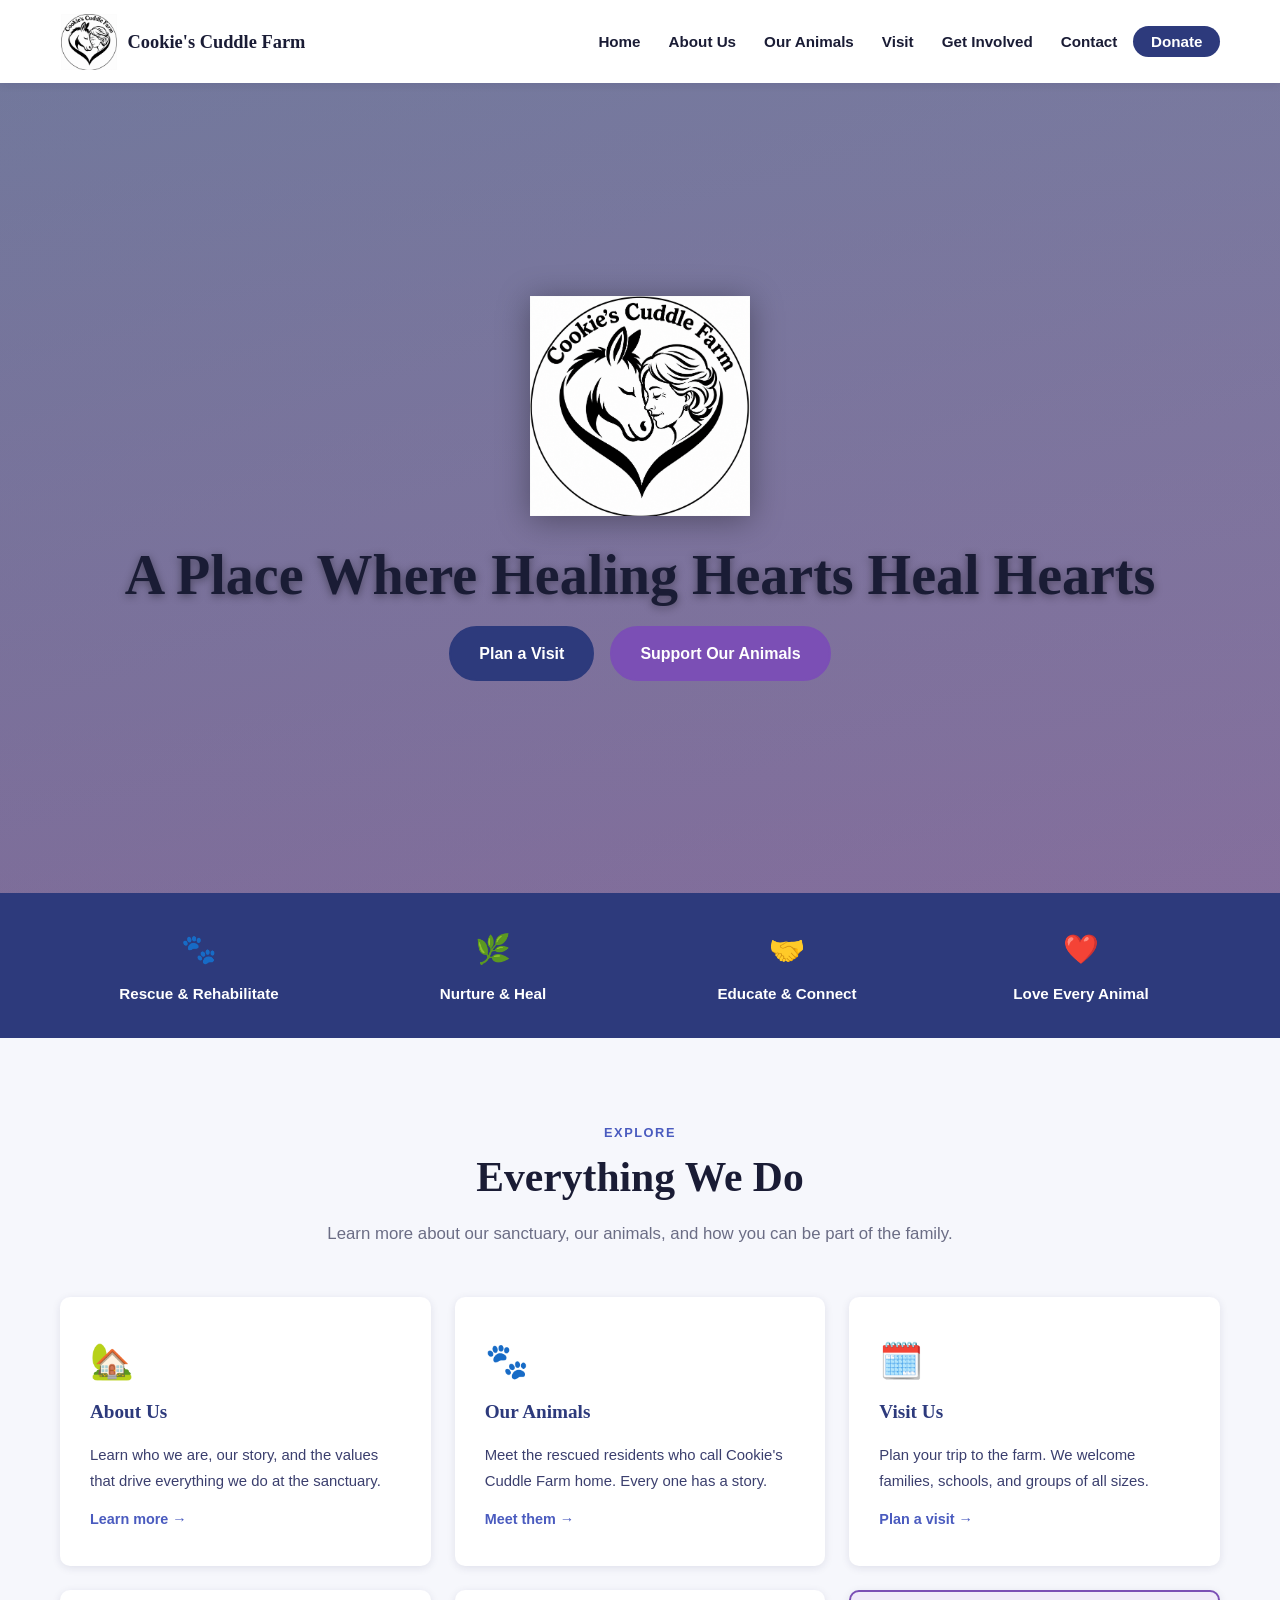
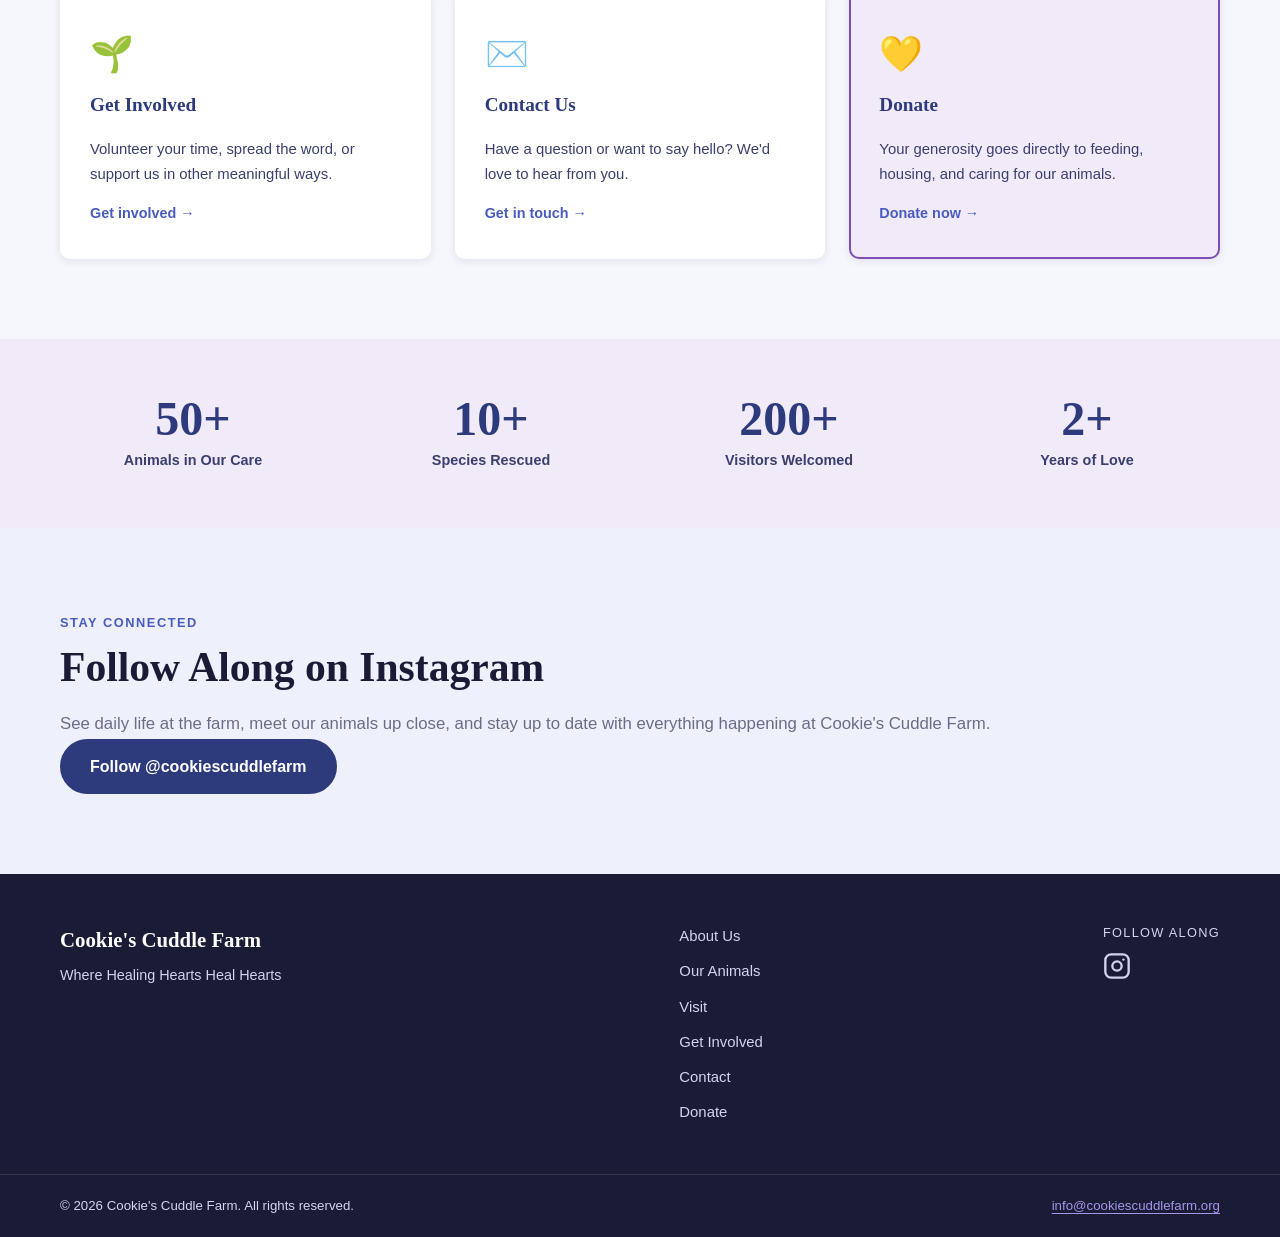
==== commit b29e98bf: "Update domain to cookiescuddlefarm.org and email to info@cookiescuddlefarm.org Co-Authored-By: Claud" ====
--- a/index.html
+++ b/index.html
@@ -11,8 +11,8 @@
   <meta property="og:title" content="Cookie's Cuddle Farm" />
   <meta property="og:description" content="A loving home for rescued farm animals. Visit, volunteer, or donate." />
   <meta property="og:type" content="website" />
-  <meta property="og:url" content="https://www.cookiescuddlefarm.com" />
-  <meta property="og:image" content="https://www.cookiescuddlefarm.com/images/logo.png" />
+  <meta property="og:url" content="https://www.cookiescuddlefarm.org" />
+  <meta property="og:image" content="https://www.cookiescuddlefarm.org/images/logo.png" />
   <title>Cookie's Cuddle Farm</title>
   <link rel="preconnect" href="https://fonts.googleapis.com" />
   <link rel="preconnect" href="https://fonts.gstatic.com" crossorigin />
@@ -182,7 +182,7 @@
     <div class="footer-bottom">
       <div class="container">
         <p>&copy; <span id="year"></span> Cookie's Cuddle Farm. All rights reserved.</p>
-        <p><a href="mailto:Info@cookiescuddlefarm.com">Info@cookiescuddlefarm.com</a></p>
+        <p><a href="mailto:info@cookiescuddlefarm.org">info@cookiescuddlefarm.org</a></p>
       </div>
     </div>
   </footer>
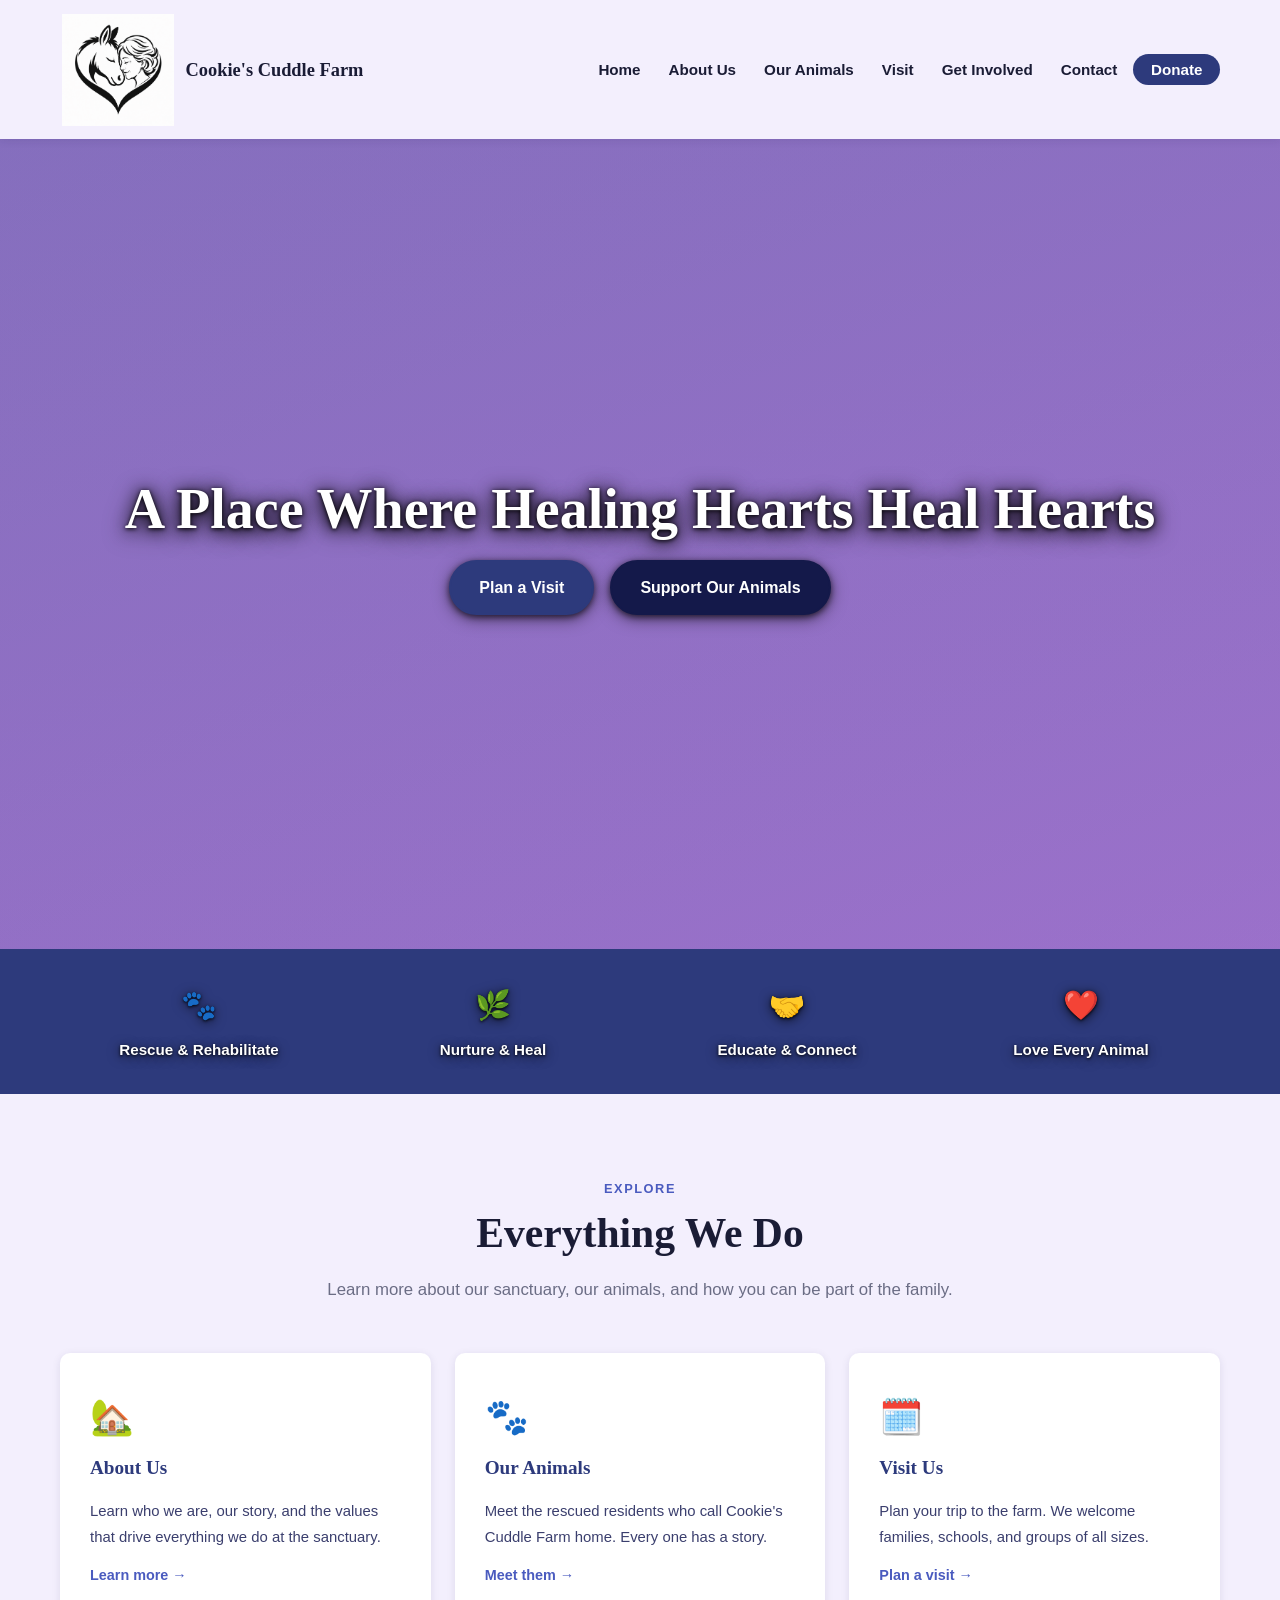
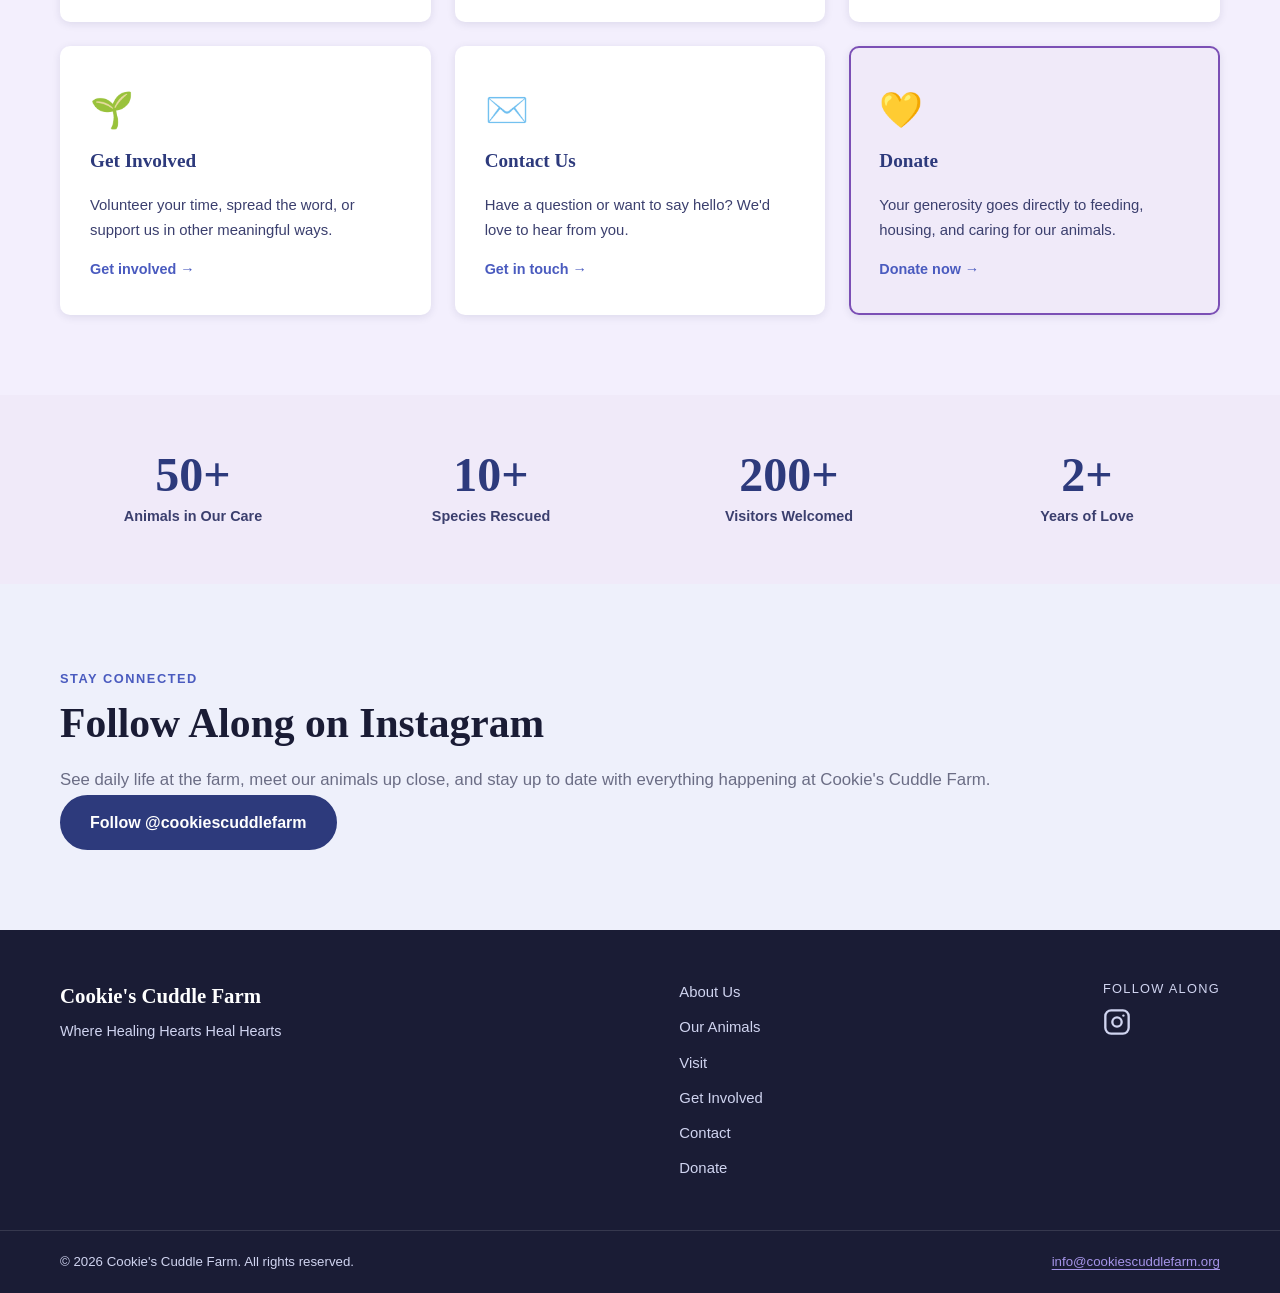
==== commit 674b2c3b: "Hero: remove large logo from hero, keep logo only in header" ====
--- a/index.html
+++ b/index.html
@@ -54,7 +54,6 @@
     <section class="hero" aria-label="Welcome to Cookie's Cuddle Farm">
       <div class="hero-overlay" aria-hidden="true"></div>
       <div class="container hero-content">
-        <img src="images/logo.png" alt="Cookie's Cuddle Farm — a donkey and a woman sharing a tender moment inside a red heart" class="hero-logo" width="220" height="220" />
         <h1 style="font-family: var(--font-body); font-weight: 700;">A Place Where Healing Hearts Heal Hearts</h1>
         <div class="hero-actions">
           <a href="visit.html" class="btn btn-primary">Plan a Visit</a>
--- a/css/styles.css
+++ b/css/styles.css
@@ -19,7 +19,7 @@
   --purple-light: #f0eaf9;
   --error:        #5c3494;
 
-  --bg-page:      #f6f7fc;
+  --bg-page:      #f3effd;
   --bg-card:      #ffffff;
   --bg-tint:      #eef0fb;
   --bg-tint-alt:  #f0eaf9;
@@ -29,7 +29,7 @@
   --text-muted:   #6b6d85;
   --border:       #e2e4f0;
 
-  --header-bg:    #ffffff;
+  --header-bg:    #f3effd;
   --footer-bg:    #1a1c35;
   --footer-text:  #d0d4f0;
   --footer-link:  #a594e8;
@@ -38,9 +38,9 @@
   --btn-primary-text: #ffffff;
   --btn-primary-hover:#4a5bbf;
 
-  --btn-secondary-bg:   #7b4fb5;
+  --btn-secondary-bg:   #14194a;
   --btn-secondary-text: #ffffff;
-  --btn-secondary-hover:#5c3494;
+  --btn-secondary-hover:#1e2560;
 
   --shadow-sm:  0 2px 8px rgba(30,30,80,.10);
   --shadow-md:  0 4px 20px rgba(30,30,80,.15);
@@ -287,8 +287,8 @@
 }
 
 .logo img {
-  width: 58px;
-  height: 56px;
+  width: 116px;
+  height: 112px;
   border-radius: 0;
   object-fit: contain;
 }
@@ -390,9 +390,9 @@
   display: flex;
   align-items: center;
   background:
-    linear-gradient(rgba(20,25,70,.45), rgba(40,15,70,.50)),
+    linear-gradient(rgba(155,110,210,.82), rgba(155,110,210,.82)),
     url('../images/hero.jpg') center/cover no-repeat;
-  color: var(--white);
+  color: #ffffff;
   text-align: center;
 }
 
@@ -418,8 +418,8 @@
 }
 
 .hero h1 {
-  color: var(--white);
-  text-shadow: 0 2px 8px rgba(0,0,0,.4);
+  color: #ffffff;
+  text-shadow: 0 2px 16px rgba(0,0,0,.95), 0 1px 4px rgba(0,0,0,1), 0 4px 24px rgba(0,0,0,.8);
   margin-bottom: 1rem;
 }
 
@@ -437,6 +437,10 @@
   flex-wrap: wrap;
 }
 
+.hero-actions .btn {
+  box-shadow: 0 4px 16px rgba(0,0,0,.5), 0 2px 6px rgba(0,0,0,.6);
+}
+
 /* =============================================
    MISSION BANNER
    ============================================= */
@@ -444,6 +448,7 @@
   background: var(--blue-dark);
   color: #ffffff;
   padding: 2rem 0;
+  text-shadow: 0 2px 12px rgba(0,0,0,.7), 0 1px 3px rgba(0,0,0,.9);
 }
 
 .mission-grid {
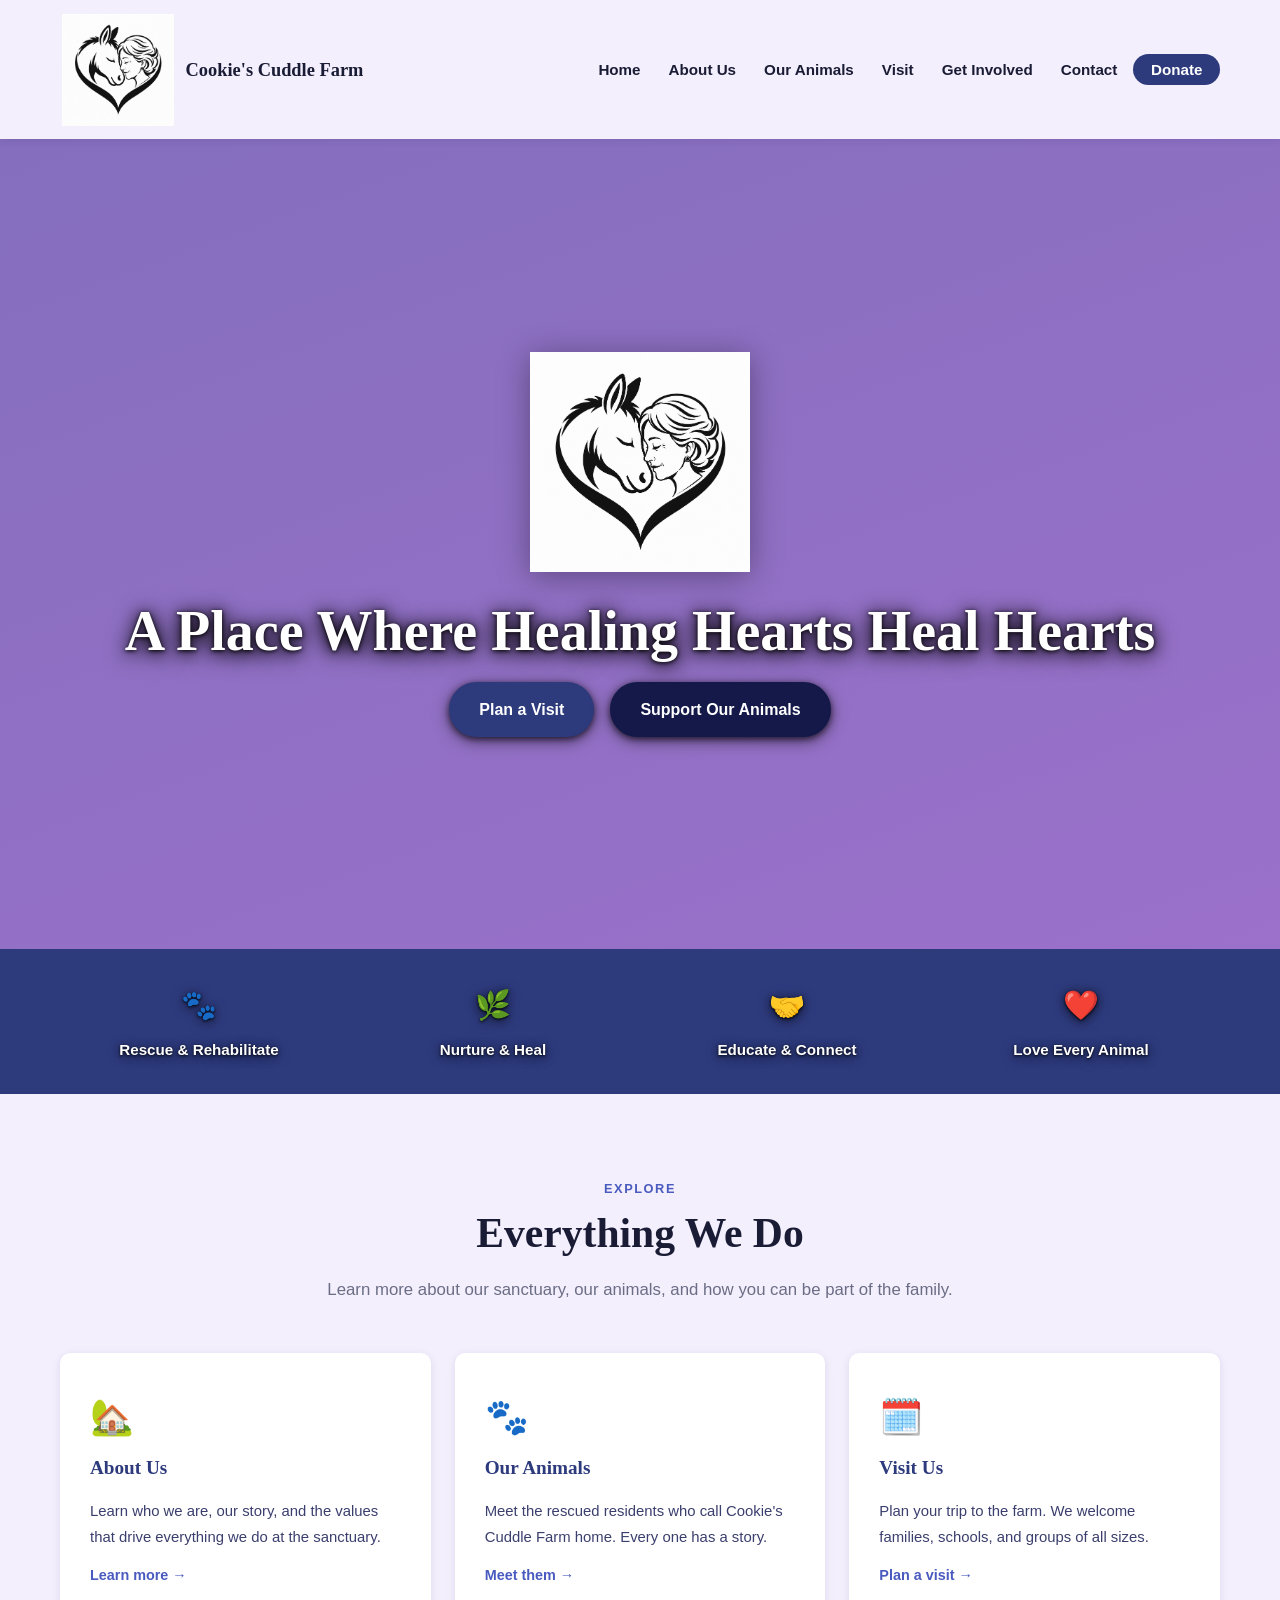
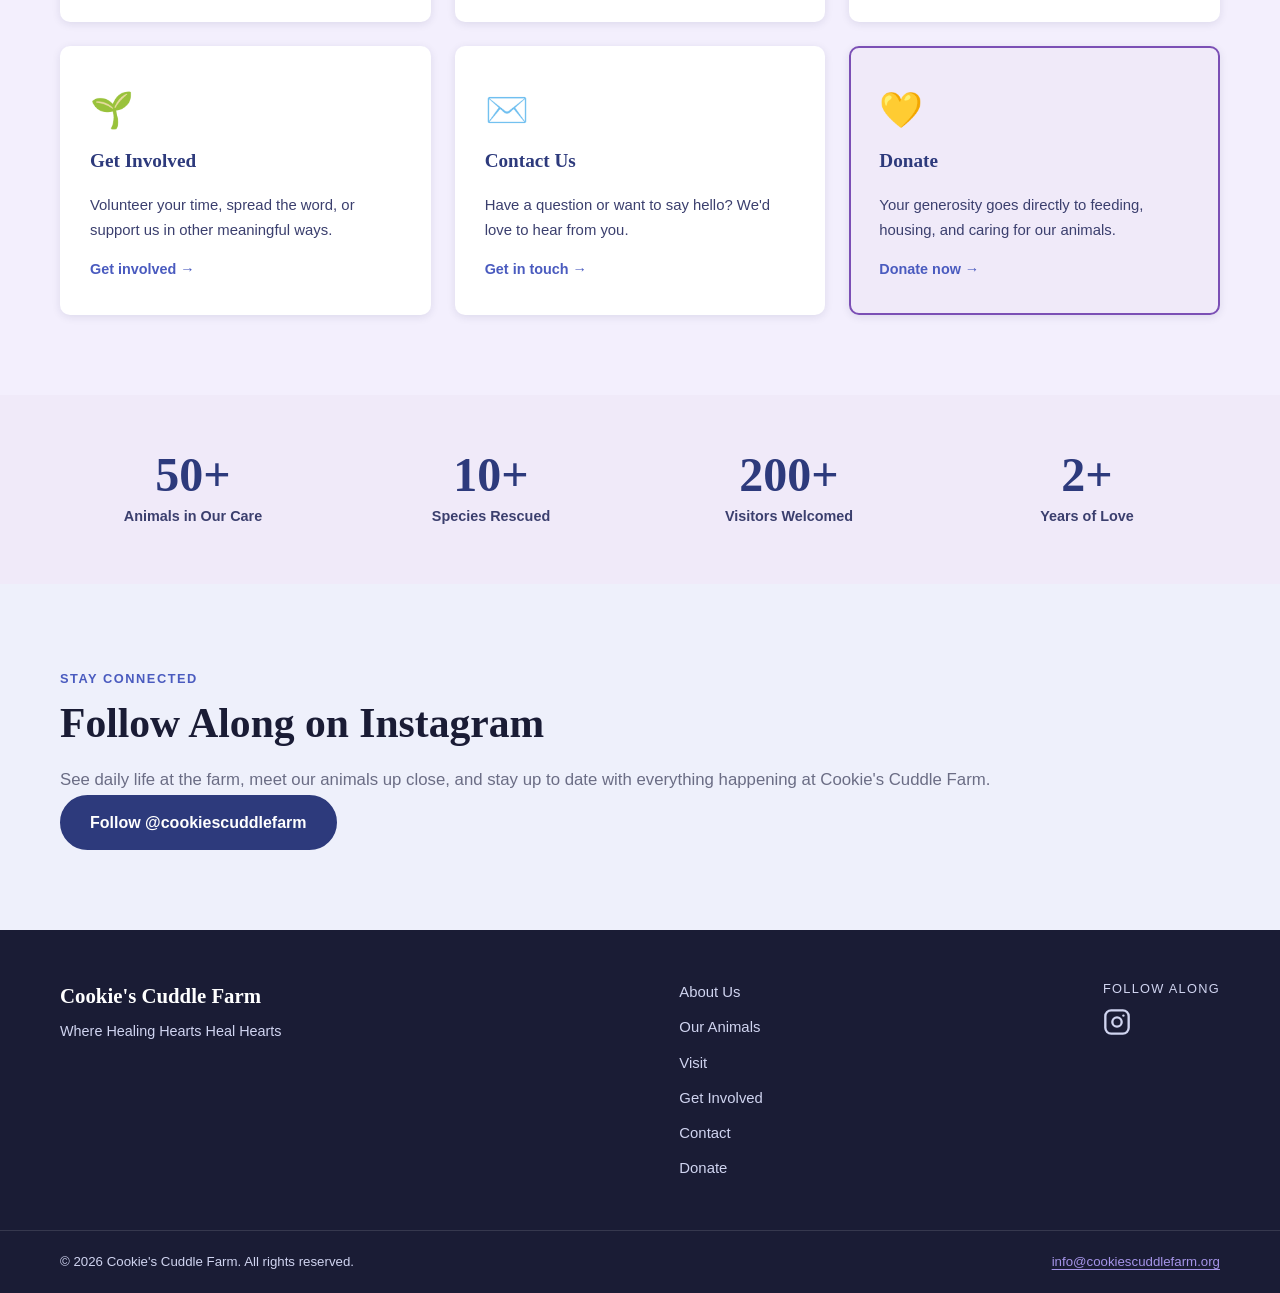
==== commit a597be9c: "Hero: restore large logo to hero section" ====
--- a/index.html
+++ b/index.html
@@ -54,6 +54,7 @@
     <section class="hero" aria-label="Welcome to Cookie's Cuddle Farm">
       <div class="hero-overlay" aria-hidden="true"></div>
       <div class="container hero-content">
+        <img src="images/logo.png" alt="Cookie's Cuddle Farm — a donkey and a woman sharing a tender moment inside a red heart" class="hero-logo" width="220" height="220" />
         <h1 style="font-family: var(--font-body); font-weight: 700;">A Place Where Healing Hearts Heal Hearts</h1>
         <div class="hero-actions">
           <a href="visit.html" class="btn btn-primary">Plan a Visit</a>
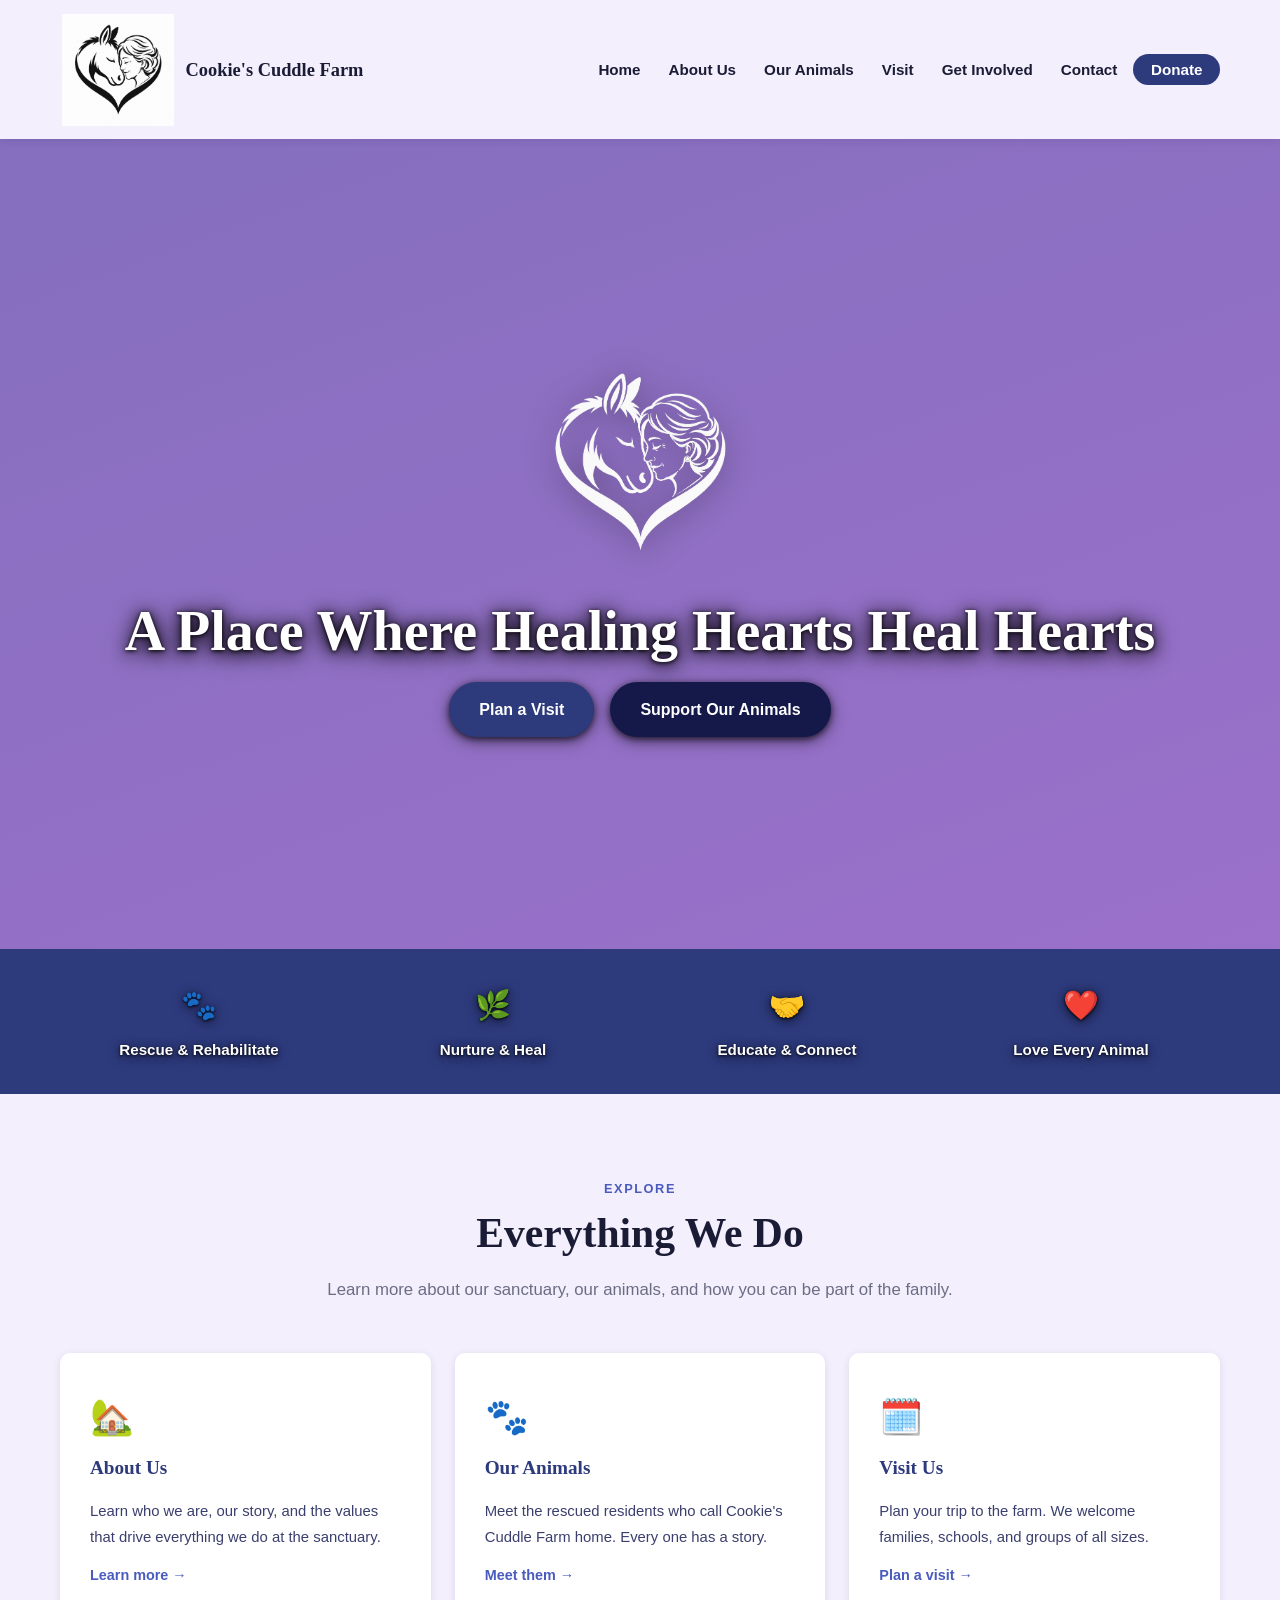
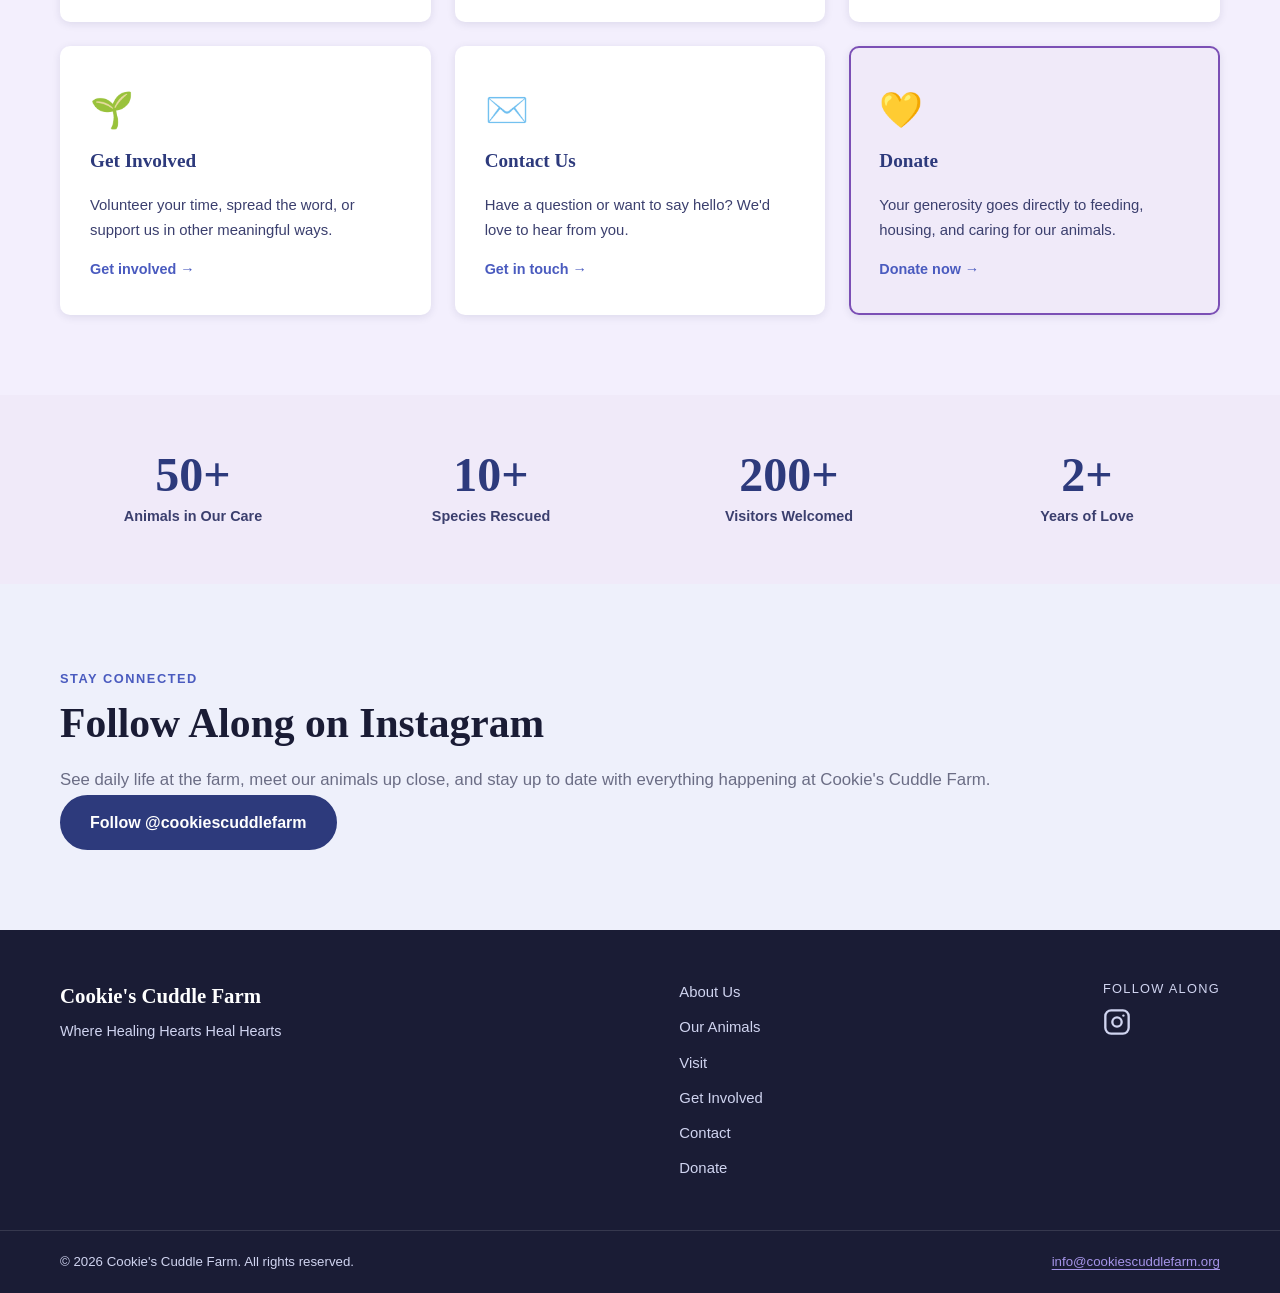
==== commit 4d251d4f: "Hero: use white-on-transparent logo in hero, keep white-bg logo in header" ====
--- a/index.html
+++ b/index.html
@@ -54,7 +54,7 @@
     <section class="hero" aria-label="Welcome to Cookie's Cuddle Farm">
       <div class="hero-overlay" aria-hidden="true"></div>
       <div class="container hero-content">
-        <img src="images/logo.png" alt="Cookie's Cuddle Farm — a donkey and a woman sharing a tender moment inside a red heart" class="hero-logo" width="220" height="220" />
+        <img src="images/logo-hero.png" alt="Cookie's Cuddle Farm — a donkey and a woman sharing a tender moment inside a red heart" class="hero-logo" width="220" height="220" />
         <h1 style="font-family: var(--font-body); font-weight: 700;">A Place Where Healing Hearts Heal Hearts</h1>
         <div class="hero-actions">
           <a href="visit.html" class="btn btn-primary">Plan a Visit</a>
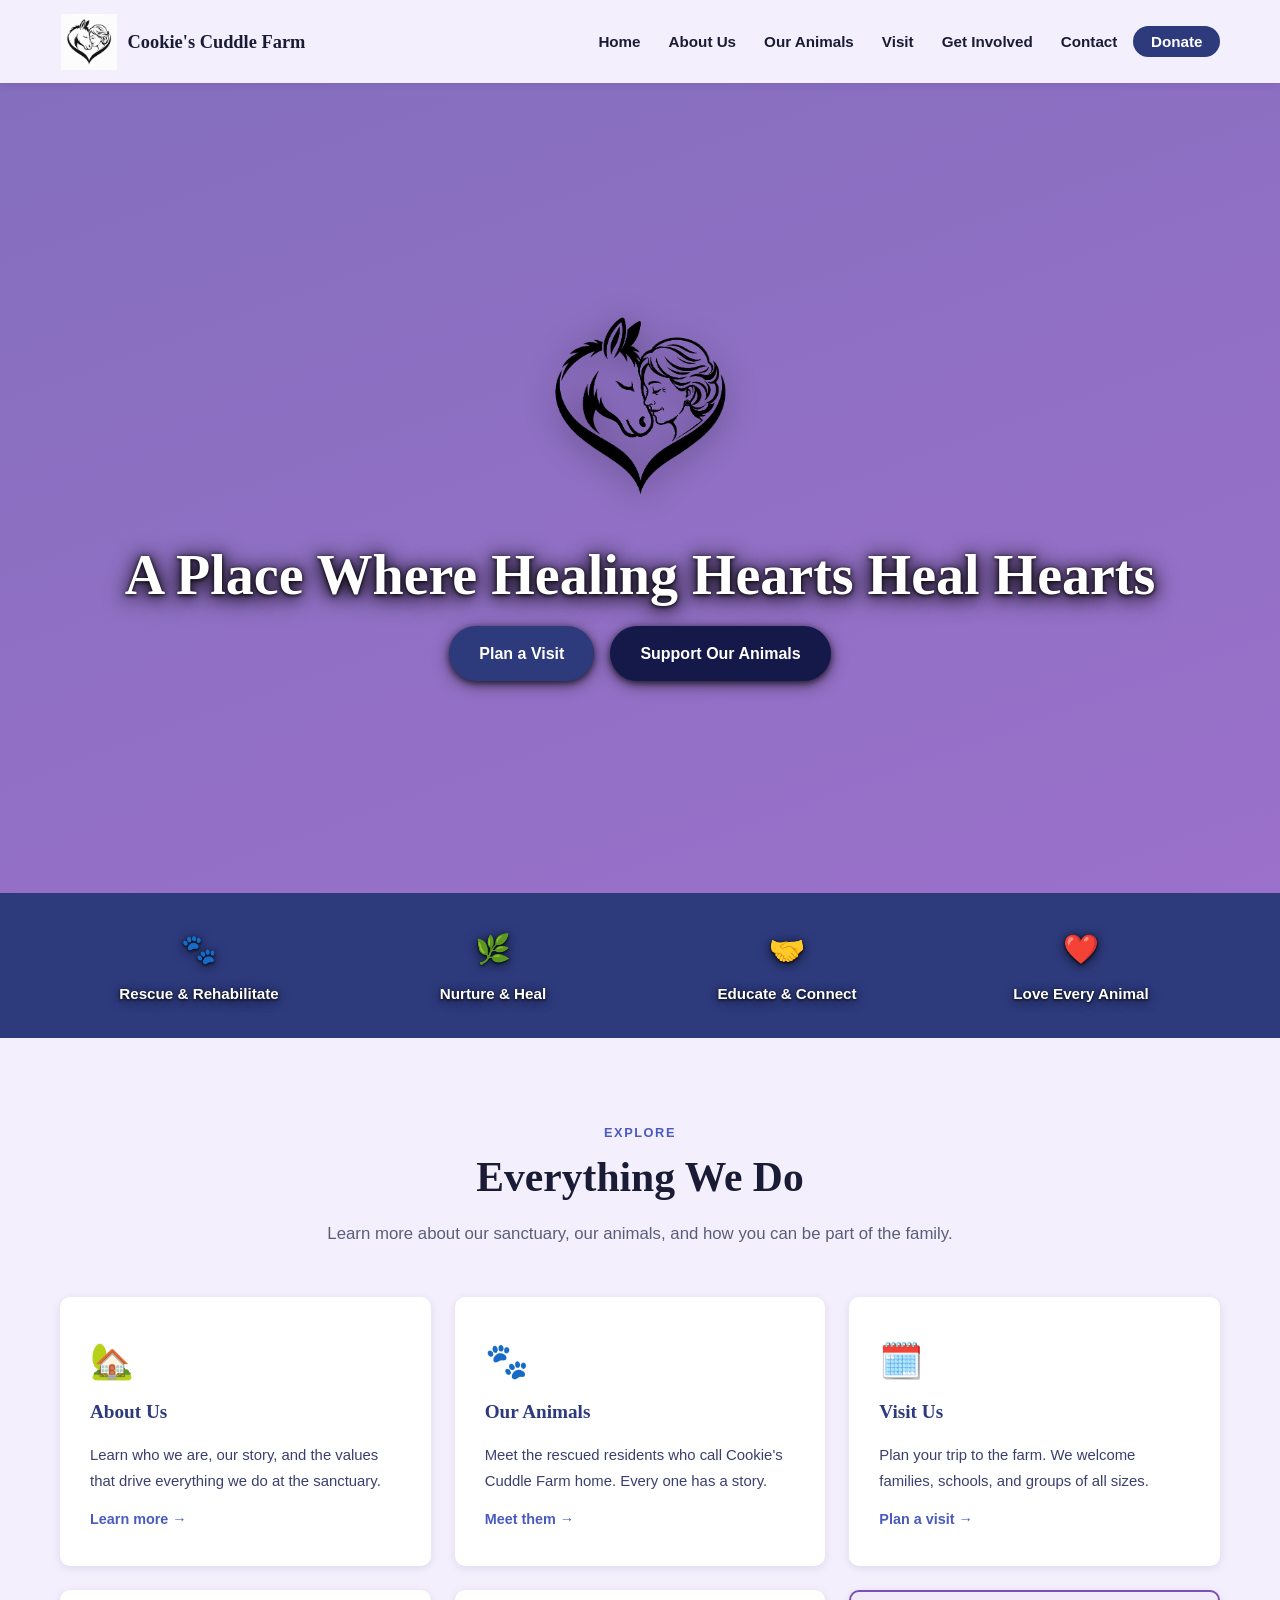
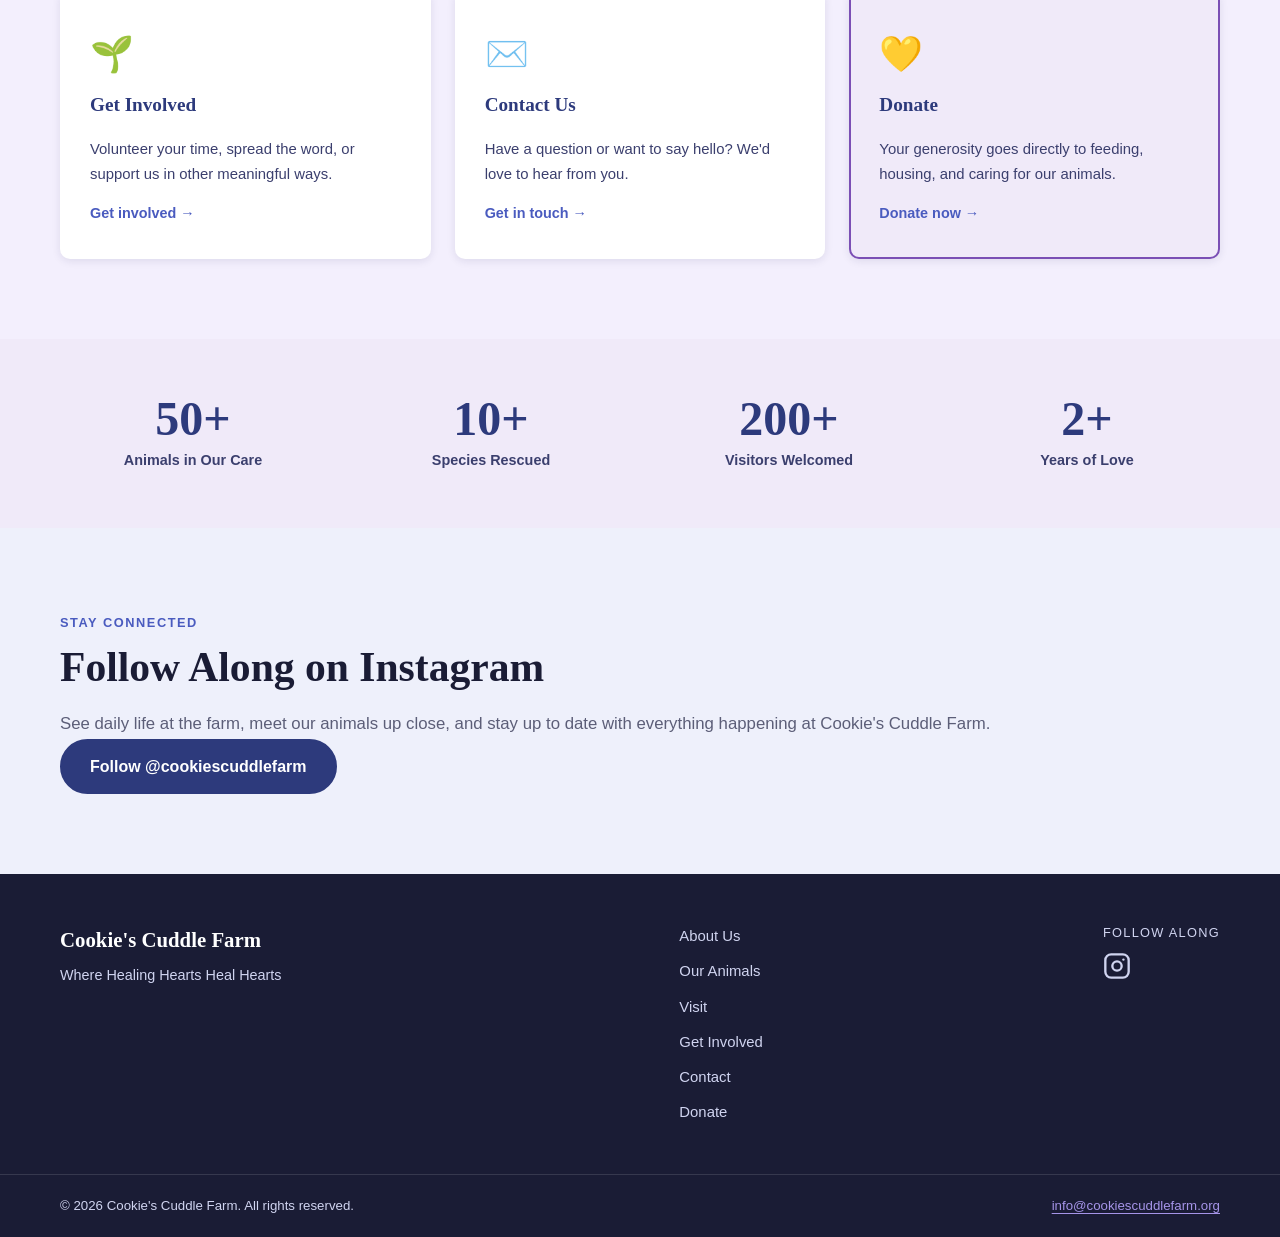
==== commit 2e0bdd1d: "Fix all accessibility issues: WCAG AA contrast, focus management, ARIA, semantics - Replace alert() " ====
--- a/index.html
+++ b/index.html
@@ -55,7 +55,7 @@
       <div class="hero-overlay" aria-hidden="true"></div>
       <div class="container hero-content">
         <img src="images/logo-hero.png" alt="Cookie's Cuddle Farm — a donkey and a woman sharing a tender moment inside a red heart" class="hero-logo" width="220" height="220" />
-        <h1 style="font-family: var(--font-body); font-weight: 700;">A Place Where Healing Hearts Heal Hearts</h1>
+        <h1 style="font-family: var(--font-sans); font-weight: 700;">A Place Where Healing Hearts Heal Hearts</h1>
         <div class="hero-actions">
           <a href="visit.html" class="btn btn-primary">Plan a Visit</a>
           <a href="donate.html" class="btn btn-secondary">Support Our Animals</a>
@@ -133,10 +133,10 @@
     <!-- ===== STATS ===== -->
     <section class="stats-band" aria-label="Our impact">
       <div class="container stats-grid">
-        <div class="stat"><span class="stat-number" aria-label="Animals in our care">50+</span><span class="stat-label">Animals in Our Care</span></div>
-        <div class="stat"><span class="stat-number" aria-label="Species rescued">10+</span><span class="stat-label">Species Rescued</span></div>
-        <div class="stat"><span class="stat-number" aria-label="Visitors welcomed">200+</span><span class="stat-label">Visitors Welcomed</span></div>
-        <div class="stat"><span class="stat-number" aria-label="Years of love">2+</span><span class="stat-label">Years of Love</span></div>
+        <div class="stat"><span class="stat-number">50+</span><span class="stat-label">Animals in Our Care</span></div>
+        <div class="stat"><span class="stat-number">10+</span><span class="stat-label">Species Rescued</span></div>
+        <div class="stat"><span class="stat-number">200+</span><span class="stat-label">Visitors Welcomed</span></div>
+        <div class="stat"><span class="stat-number">2+</span><span class="stat-label">Years of Love</span></div>
       </div>
     </section>
 
--- a/css/styles.css
+++ b/css/styles.css
@@ -26,7 +26,7 @@
 
   --text-dark:    #1a1c35;
   --text-mid:     #3b3f6e;
-  --text-muted:   #6b6d85;
+  --text-muted:   #5c5e78;
   --border:       #e2e4f0;
 
   --header-bg:    #f3effd;
@@ -287,8 +287,8 @@
 }
 
 .logo img {
-  width: 116px;
-  height: 112px;
+  width: 58px;
+  height: 56px;
   border-radius: 0;
   object-fit: contain;
 }
@@ -428,6 +428,7 @@
   max-width: 680px;
   margin: 0 auto 2rem;
   opacity: .93;
+  text-shadow: 0 1px 6px rgba(0,0,0,.85), 0 2px 12px rgba(0,0,0,.6);
 }
 
 .hero-actions {
@@ -515,6 +516,8 @@
   grid-template-columns: repeat(auto-fill, minmax(240px, 1fr));
   gap: 1.75rem;
   margin-bottom: 3rem;
+  list-style: none;
+  padding-left: 0;
 }
 
 .animal-card {
@@ -744,10 +747,11 @@
   width: 100%;
 }
 
-.form-group input:focus,
-.form-group select:focus,
-.form-group textarea:focus {
-  outline: none;
+.form-group input:focus-visible,
+.form-group select:focus-visible,
+.form-group textarea:focus-visible {
+  outline: 3px solid var(--blue);
+  outline-offset: 2px;
   border-color: var(--blue);
   box-shadow: 0 0 0 3px rgba(74,91,191,.2);
 }
